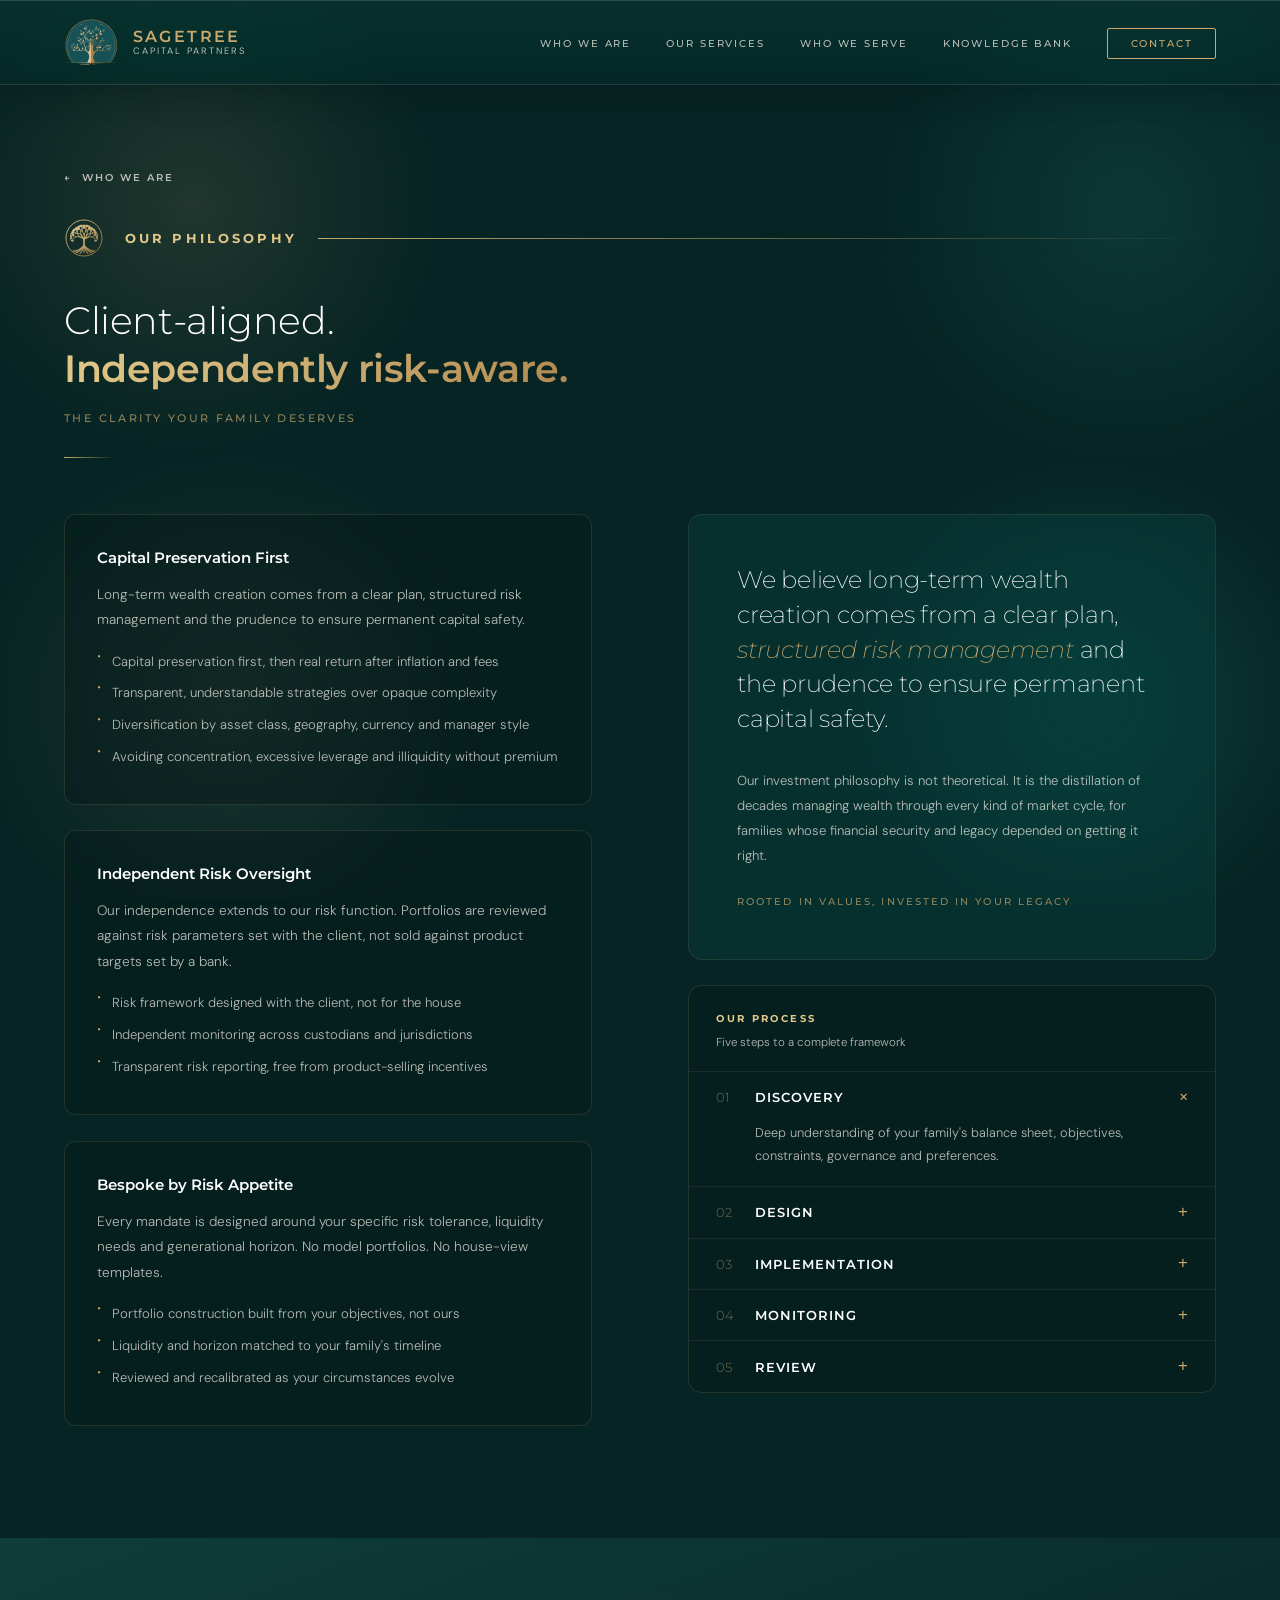
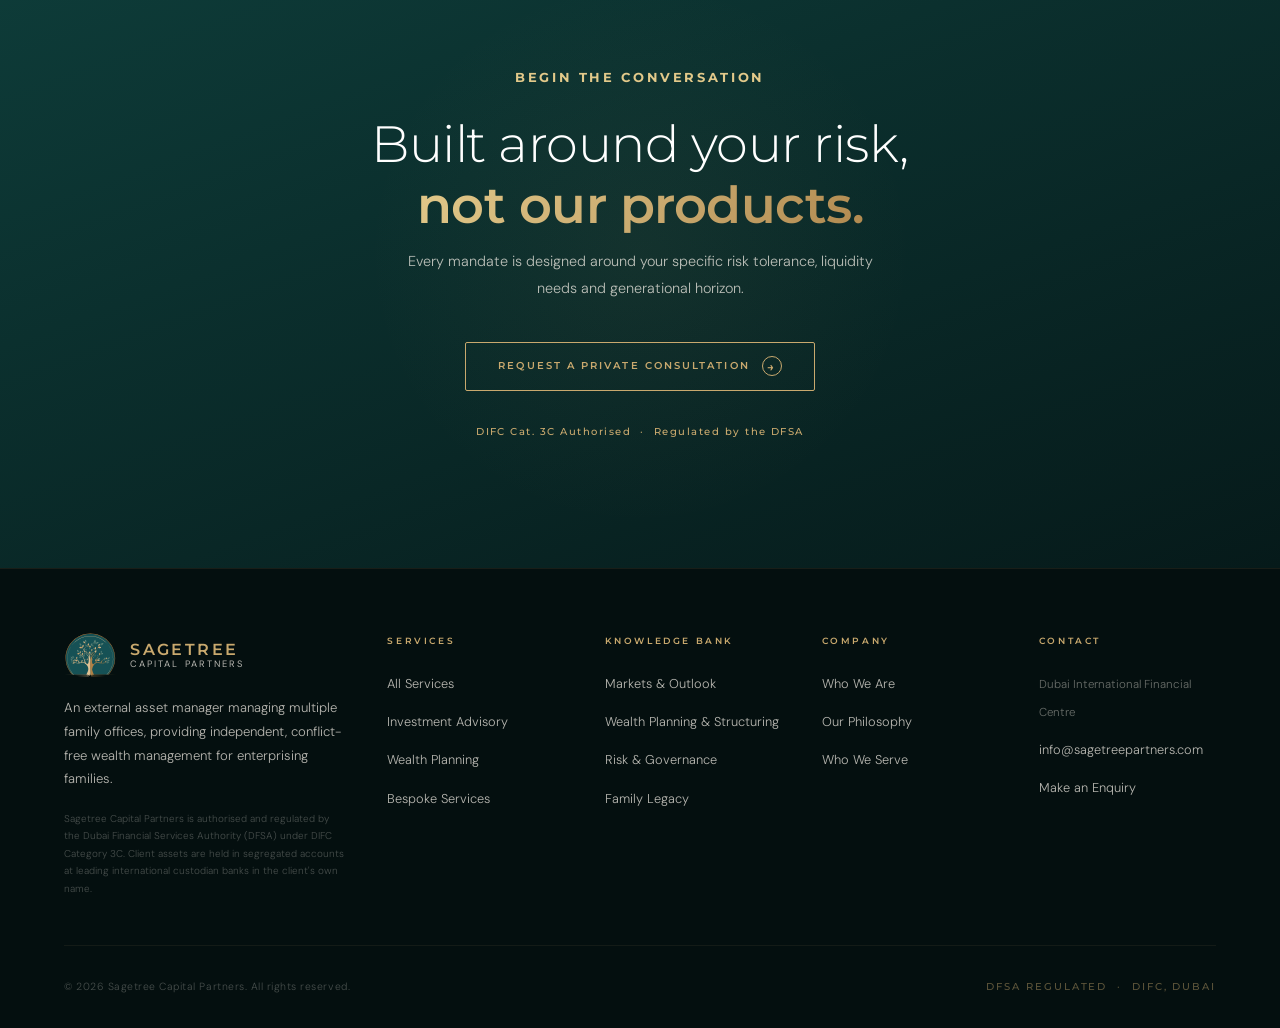
==== our-philosophy.html @ bf18c66f "Add files via upload" ====
<!DOCTYPE html>
<html lang="en">
<head>
  <meta charset="UTF-8" />
  <meta name="viewport" content="width=device-width, initial-scale=1.0" />
  <title>Our Philosophy | Sagetree Capital Partners</title>
  <link rel="icon" type="image/svg+xml" href="favicon.svg" />
  <link rel="icon" type="image/png" sizes="32x32" href="favicon-32.png" />
  <link rel="icon" href="favicon.ico" sizes="any" />
  <link rel="apple-touch-icon" href="apple-touch-icon.png" />
  <meta name="description" content="Capital preservation first, independent risk oversight, and mandates built bespoke by risk appetite, plus our five-step investment process." />
  <meta property="og:type" content="website" />
  <meta property="og:site_name" content="Sagetree Capital Partners" />
  <meta property="og:title" content="Our Philosophy | Sagetree Capital Partners" />
  <meta property="og:description" content="Capital preservation first, independent risk oversight, and mandates built bespoke by risk appetite, plus our five-step investment process." />
  <meta property="og:url" content="https://www.sagetreepartners.com/our-philosophy.html" />
  <meta property="og:image" content="https://www.sagetreepartners.com/og-image.png" />
  <meta property="og:image:width" content="1200" />
  <meta property="og:image:height" content="630" />
  <meta property="og:image:alt" content="Sagetree Capital Partners" />
  <meta name="twitter:card" content="summary_large_image" />
  <meta name="twitter:title" content="Our Philosophy | Sagetree Capital Partners" />
  <meta name="twitter:description" content="Capital preservation first, independent risk oversight, and mandates built bespoke by risk appetite, plus our five-step investment process." />
  <meta name="twitter:image" content="https://www.sagetreepartners.com/og-image.png" />
  <link rel="canonical" href="https://www.sagetreepartners.com/our-philosophy.html" />
  <link rel="preconnect" href="https://fonts.googleapis.com" />
  <link rel="preconnect" href="https://fonts.gstatic.com" crossorigin />
  <link href="https://fonts.googleapis.com/css2?family=Montserrat:wght@200;300;400;500;600;700&family=DM+Sans:ital,wght@0,300;0,400;0,500;1,300&display=swap" rel="stylesheet" />
  <style>
    *, *::before, *::after { box-sizing: border-box; margin: 0; padding: 0; }
    :root {
      --teal-deep:  #082828; --teal-mid: #0e3d3a; --teal-light: #1a5550;
      --gold: #c9a96e; --gold-light: #e2c98a; --gold-glow: rgba(201,169,110,0.25);
      --cream: #f5f0e8; --white: #ffffff; --muted: rgba(245,240,232,0.74);
      --heading: 'Montserrat', sans-serif; --body: 'DM Sans', sans-serif;
      --hdr: 90px;
    }
    html { scroll-behavior: smooth; background: #05201e; }
    /* ── AMBIENT BACKGROUND GLOW ──────────────────── */
    .bg { position: fixed; inset: 0; z-index: -1; pointer-events: none; overflow: hidden; }
    .bg .orb { position: absolute; will-change: transform; }
    .bg .orb i { display: block; width: 100%; height: 100%; border-radius: 50%; will-change: transform, opacity; }
    .orb.a { width: 46vw; height: 46vw; top: -10vh; left: -8vw; }
    .orb.a i { background: radial-gradient(circle at center, rgba(201,169,110,0.30) 0%, rgba(201,169,110,0.13) 34%, transparent 62%); animation: breatheA 11s ease-in-out infinite; }
    .orb.b { width: 44vw; height: 44vw; top: -8vh; right: -10vw; }
    .orb.b i { background: radial-gradient(circle at center, rgba(26,90,84,0.72) 0%, rgba(26,90,84,0.32) 38%, transparent 64%); animation: breatheB 14s ease-in-out infinite; }
    .orb.c { width: 48vw; height: 48vw; bottom: -12vh; left: -6vw; }
    .orb.c i { background: radial-gradient(circle at center, rgba(226,201,138,0.22) 0%, rgba(226,201,138,0.09) 34%, transparent 60%); animation: breatheC 12.5s ease-in-out infinite; }
    .orb.d { width: 42vw; height: 42vw; bottom: -8vh; right: -6vw; }
    .orb.d i { background: radial-gradient(circle at center, rgba(32,100,92,0.78) 0%, rgba(32,100,92,0.34) 40%, transparent 64%); animation: breatheD 15.5s ease-in-out infinite; }
    @keyframes breatheA { 0%,100% { transform: translate(0,0) scale(0.9); opacity: .45 } 50% { transform: translate(3vw,2vh) scale(1.22); opacity: .95 } }
    @keyframes breatheB { 0%,100% { transform: translate(0,0) scale(1.16); opacity: .92 } 50% { transform: translate(-2vw,-2vh) scale(0.84); opacity: .5 } }
    @keyframes breatheC { 0%,100% { transform: translate(0,0) scale(0.88); opacity: .5 } 50% { transform: translate(2vw,-3vh) scale(1.18); opacity: .92 } }
    @keyframes breatheD { 0%,100% { transform: translate(0,0) scale(1.12); opacity: .55 } 50% { transform: translate(-3vw,2vh) scale(0.88); opacity: .95 } }
    @media (prefers-reduced-motion: reduce) { .bg .orb i { animation: none; } }
    body { background: transparent; color: var(--cream); font-family: var(--body); font-weight: 300; line-height: 1.75; overflow-x: hidden; }
    ::-webkit-scrollbar { width: 4px; } ::-webkit-scrollbar-track { background: var(--teal-deep); } ::-webkit-scrollbar-thumb { background: var(--gold); border-radius: 2px; }

    /* ── NAV ───────────────────────────────────────── */
    nav { position: fixed; top: 0; left: 0; right: 0; z-index: 999; display: flex; align-items: center; justify-content: space-between; padding: 1.2rem 4rem; background: linear-gradient(180deg, rgba(14,54,52,0.55) 0%, rgba(8,40,40,0.42) 100%); backdrop-filter: blur(22px) saturate(180%); -webkit-backdrop-filter: blur(22px) saturate(180%); border-bottom: 1px solid rgba(255,255,255,0.09); box-shadow: 0 8px 30px rgba(3,18,18,0.28), inset 0 1px 0 rgba(255,255,255,0.14); transition: padding 0.4s ease, background 0.4s ease, box-shadow 0.4s ease, backdrop-filter 0.4s ease; }
    nav.scrolled { padding: 0.8rem 4rem; background: linear-gradient(180deg, rgba(12,48,46,0.68) 0%, rgba(7,34,34,0.58) 100%); backdrop-filter: blur(30px) saturate(190%); -webkit-backdrop-filter: blur(30px) saturate(190%); box-shadow: 0 10px 38px rgba(3,18,18,0.40), inset 0 1px 0 rgba(255,255,255,0.16); }
    .nav-logo { display: flex; align-items: center; gap: 0.85rem; text-decoration: none; }
    .nav-logo img { height: 46px; width: auto; object-fit: contain; }
    .nav-logo-text { display: flex; flex-direction: column; line-height: 1.15; }
    .nav-logo-text span:first-child { font-family: var(--heading); font-size: 1rem; font-weight: 600; letter-spacing: 0.15em; text-transform: uppercase; color: var(--gold); }
    .nav-logo-text span:last-child { font-size: 0.58rem; font-weight: 400; letter-spacing: 0.22em; text-transform: uppercase; color: var(--muted); }
    .nav-links { display: flex; align-items: center; gap: 2.2rem; list-style: none; }
    .nav-links a { text-decoration: none; font-family: var(--heading); font-size: 0.65rem; font-weight: 500; letter-spacing: 0.18em; text-transform: uppercase; color: var(--muted); transition: color 0.3s; position: relative; }
    .nav-links a::after { content: ''; position: absolute; bottom: -4px; left: 0; right: 0; height: 1px; background: var(--gold); transform: scaleX(0); transform-origin: left; transition: transform 0.3s ease; }
    .nav-links a:hover { color: var(--gold); } .nav-links a:hover::after { transform: scaleX(1); }
    .nav-cta { padding: 0.5rem 1.4rem !important; border: 1px solid var(--gold) !important; color: var(--gold) !important; border-radius: 2px; transition: background 0.3s, color 0.3s, box-shadow 0.3s !important; cursor: pointer; }
    .nav-cta:hover { background: var(--gold) !important; color: var(--teal-deep) !important; box-shadow: 0 0 18px var(--gold-glow) !important; }
    .nav-cta::after { display: none !important; }

    /* ── HERO (VIDEO) ──────────────────────────────── */
    .hero { min-height: 100vh; display: flex; flex-direction: column; justify-content: flex-end; padding: calc(var(--hdr) + 1.5rem) 4rem 5rem; position: relative; overflow: hidden; background: var(--teal-deep); }
    .hero-video-wrap { position: absolute; top: var(--hdr); left: 0; right: 0; bottom: 0; z-index: 0; }
    .hero-video-wrap video { width: 100%; height: 100%; object-fit: cover; object-position: center top; opacity: 0.75; }
    .hero-overlay { position: absolute; top: var(--hdr); left: 0; right: 0; bottom: 0; background: linear-gradient(to top, rgba(8,40,40,0.85) 0%, rgba(8,40,40,0.2) 50%, rgba(8,40,40,0.15) 100%); z-index: 1; }
    .hero-content { position: relative; z-index: 2; max-width: 760px; display: flex; flex-direction: column; flex: 1; justify-content: space-between; }
    .hero-label { font-family: var(--heading); font-size: 0.68rem; font-weight: 600; letter-spacing: 0.24em; text-transform: uppercase; color: var(--gold-light); margin-bottom: 0.5rem; display: flex; align-items: center; gap: 1rem; }
    .hero-risk-strip { font-family: var(--heading); font-size: 0.55rem; font-weight: 400; letter-spacing: 0.28em; text-transform: uppercase; color: rgba(245,240,232,0.55); margin-bottom: 0; padding-left: 52px; }
    .hero-label::before { content: ''; display: block; width: 36px; height: 1px; background: var(--gold); }
    .hero-title { font-family: var(--heading); font-size: clamp(2.2rem, 4.5vw, 4rem); font-weight: 300; line-height: 1.18; color: var(--white); margin-bottom: 1rem; letter-spacing: -0.01em; text-shadow: 0 2px 20px rgba(6,28,28,0.7); }
    .hero-title strong { font-weight: 600; color: var(--gold); }
    .hero-tagline { font-family: var(--heading); font-size: 0.75rem; font-weight: 400; letter-spacing: 0.2em; text-transform: uppercase; color: var(--gold); opacity: 0.9; margin-bottom: 2rem; text-shadow: 0 1px 8px rgba(6,28,28,0.8); }
    .hero-subtitle { font-size: 0.95rem; font-weight: 300; line-height: 1.85; color: var(--muted); max-width: 580px; margin-bottom: 1.6rem; }
    .hero-bullets { list-style: none; margin-bottom: 2.8rem; }
    .hero-bullets li { font-size: 0.82rem; font-weight: 300; color: var(--muted); padding: 0.35rem 0; display: flex; align-items: flex-start; gap: 0.75rem; }
    .hero-bullets li::before { content: '·'; color: var(--gold); flex-shrink: 0; margin-top: 0.05rem; font-size: 1.4rem; line-height: 0.5; }
    .hero-actions { display: flex; align-items: center; gap: 2rem; flex-wrap: wrap; }
    .hero-pillars { position: absolute; bottom: 2.5rem; right: 4rem; display: flex; gap: 3rem; z-index: 2; }
    .hero-pillar { font-family: var(--heading); font-size: 0.58rem; font-weight: 500; letter-spacing: 0.3em; text-transform: uppercase; color: var(--gold); opacity: 0.6; }

    /* ── BUTTONS ───────────────────────────────────── */
    .btn-primary { display: inline-flex; align-items: center; gap: 0.75rem; padding: 0.85rem 2rem; background: transparent; border: 1px solid var(--gold); color: var(--gold); text-decoration: none; font-family: var(--heading); font-size: 0.65rem; font-weight: 600; letter-spacing: 0.2em; text-transform: uppercase; border-radius: 2px; transition: all 0.35s ease; position: relative; overflow: hidden; cursor: pointer; }
    .btn-primary::before { content: ''; position: absolute; inset: 0; background: var(--gold); transform: translateX(-101%); transition: transform 0.35s ease; z-index: 0; }
    .btn-primary span, .btn-primary .arrow-icon { position: relative; z-index: 1; }
    .btn-primary:hover { color: var(--teal-deep); box-shadow: 0 0 24px var(--gold-glow); } .btn-primary:hover::before { transform: translateX(0); }
    .arrow-icon { width: 20px; height: 20px; border: 1px solid currentColor; border-radius: 50%; display: flex; align-items: center; justify-content: center; font-size: 0.75rem; transition: transform 0.3s; }
    .btn-primary:hover .arrow-icon { transform: rotate(45deg); }
    .btn-ghost { font-family: var(--heading); font-size: 0.65rem; font-weight: 500; letter-spacing: 0.18em; text-transform: uppercase; color: var(--muted); text-decoration: none; display: flex; align-items: center; gap: 0.5rem; transition: color 0.3s; background: none; border: none; cursor: pointer; }
    .btn-ghost:hover { color: var(--gold); }

    /* ── SECTION COMMONS ───────────────────────────── */
    section { padding: 7rem 4rem; }
    .section-label { font-family: var(--heading); font-size: 0.82rem; font-weight: 700; letter-spacing: 0.2em; text-transform: uppercase; color: var(--gold-light); margin-bottom: 1.4rem; display: flex; align-items: center; gap: 1rem; }
    .who-sub .section-label { font-size: 0.72rem; font-weight: 600; }
    .section-label::before { content: ''; display: inline-block; width: 34px; height: 1px; background: var(--gold-light); }
    .chapter-bar { display: flex; align-items: center; gap: 1.3rem; margin-bottom: 2.4rem; }
    .cb-num { font-family: var(--heading); font-size: 1.5rem; font-weight: 300; line-height: 1; background: linear-gradient(125deg, var(--gold-light) 0%, var(--gold) 55%, #b0894f 100%); -webkit-background-clip: text; background-clip: text; -webkit-text-fill-color: transparent; color: transparent; }
    .cb-name { font-family: var(--heading); font-size: 0.82rem; font-weight: 700; letter-spacing: 0.24em; text-transform: uppercase; color: var(--gold-light); white-space: nowrap; }
    .cb-rule { flex: 1; height: 1px; background: linear-gradient(90deg, var(--gold), transparent); }
    .cb-tree { display: inline-flex; align-items: center; }
    .cb-tree svg { width: 40px; height: 40px; display: block; }
    .section-title { font-family: var(--heading); font-size: clamp(1.8rem, 3vw, 2.6rem); font-weight: 300; line-height: 1.25; color: var(--white); margin-bottom: 1rem; letter-spacing: -0.01em; }
    .section-title strong { font-weight: 600; background: linear-gradient(125deg, var(--gold-light) 0%, var(--gold) 55%, #b0894f 100%); -webkit-background-clip: text; background-clip: text; -webkit-text-fill-color: transparent; color: transparent; }
    .who-sub .section-title strong { background: none; -webkit-text-fill-color: var(--white); color: var(--white); }
    .section-tagline { font-family: var(--heading); font-size: 0.68rem; font-weight: 500; letter-spacing: 0.22em; text-transform: uppercase; color: var(--gold); opacity: 0.7; margin-bottom: 1rem; }
    .section-desc { font-size: 0.9rem; font-weight: 300; color: var(--muted); line-height: 1.9; max-width: 600px; }
    .gold-line { width: 50px; height: 1px; background: linear-gradient(90deg, var(--gold), transparent); margin: 1.8rem 0; }

    /* ── STATS ─────────────────────────────────────── */
    .stats-section { background: rgba(14,61,58,0.5); padding: 5rem 4rem; border-top: 1px solid rgba(201,169,110,0.16); border-bottom: 1px solid rgba(201,169,110,0.1); }
    .stats-grid { display: grid; grid-template-columns: repeat(4,1fr); gap: 1.5rem; perspective: 1200px; }
    .stat-card { position: relative; background: rgba(6,26,26,0.55); backdrop-filter: blur(18px) saturate(150%); -webkit-backdrop-filter: blur(18px) saturate(150%); border: 1px solid rgba(201,169,110,0.18); border-radius: 16px; padding: 2.4rem 1.8rem; min-height: 190px; display: flex; align-items: flex-start; overflow: hidden; transform-style: preserve-3d; transition: transform 0.2s ease, box-shadow 0.4s ease, border-color 0.4s ease; will-change: transform; box-shadow: inset 0 1px 0 rgba(255,255,255,0.04); }
    .stat-card::before { content: ''; position: absolute; inset: 0; background: radial-gradient(340px circle at var(--mx,50%) var(--my,0%), rgba(201,169,110,0.18), transparent 60%); opacity: 0; transition: opacity 0.4s; pointer-events: none; }
    .stat-card:hover { border-color: rgba(201,169,110,0.5); box-shadow: 0 26px 55px -22px rgba(0,0,0,0.7), 0 0 34px rgba(201,169,110,0.10); }
    .stat-card:hover::before { opacity: 1; }
    .stat-card-inner { transform: translateZ(26px); display: flex; flex-direction: column; position: relative; z-index: 1; }
    .stat-number { font-family: var(--heading); font-size: clamp(2rem, 3.3vw, 3rem); font-weight: 300; line-height: 1; display: block; margin-bottom: 0.9rem; letter-spacing: -0.02em; background: linear-gradient(125deg, var(--gold-light) 0%, var(--gold) 55%, #b0894f 100%); -webkit-background-clip: text; background-clip: text; -webkit-text-fill-color: transparent; color: transparent; }
    .stat-number--sm { font-size: clamp(1.25rem, 1.9vw, 1.65rem); line-height: 1.18; }
    .stat-label { font-family: var(--heading); font-size: 0.62rem; font-weight: 500; letter-spacing: 0.18em; text-transform: uppercase; color: var(--muted); line-height: 1.6; }

    /* ── WHO WE ARE ────────────────────────────────── */
    .who-section { background: rgba(8,40,40,0.55); }
    #serve { scroll-margin-top: 110px; }
    .who-sub { margin-top: 5rem; padding-top: 5rem; border-top: 1px solid rgba(201,169,110,0.10); scroll-margin-top: 100px; }
    .serve-section { background: rgba(8,40,40,0.55); }
    .serve-grid { display: grid; grid-template-columns: 1fr 1fr; gap: 0 4rem; margin-top: 2.5rem; }
    .who-grid { display: grid; grid-template-columns: 1fr 1fr; gap: 6rem; align-items: start; }
    .who-left { }
    .who-body { font-size: 0.9rem; font-weight: 300; color: var(--muted); line-height: 1.95; }
    .who-body p + p { margin-top: 1.2rem; }
    .who-highlight { background: var(--teal-mid); border-left: 2px solid var(--gold); padding: 1.5rem 2rem; margin: 2rem 0; font-size: 0.88rem; font-weight: 400; color: var(--cream); line-height: 1.8; font-style: italic; }
    .who-right { }
    .clients-title { font-family: var(--heading); font-size: 0.6rem; font-weight: 600; letter-spacing: 0.3em; text-transform: uppercase; color: var(--gold); margin-bottom: 1.5rem; }
    .client-type { padding: 1.4rem 0; border-bottom: 1px solid rgba(201,169,110,0.1); display: flex; align-items: flex-start; gap: 1rem; }
    .client-type:last-child { border-bottom: none; }
    .client-type-icon { color: var(--gold); font-size: 0.7rem; margin-top: 0.2rem; flex-shrink: 0; }
    .client-type-text { font-size: 0.85rem; font-weight: 300; color: var(--muted); line-height: 1.7; }
    .client-type-text strong { font-weight: 500; color: var(--cream); display: block; margin-bottom: 0.2rem; font-size: 0.88rem; }
    .who-intro-grid { display: grid; grid-template-columns: 1.25fr 0.9fr; gap: 5rem; align-items: center; }
    .who-pull { position: relative; padding-left: 2rem; }
    .who-pull::before { content: '\201C'; position: absolute; top: -3rem; left: -1rem; font-family: var(--heading); font-size: 8rem; line-height: 1; color: var(--gold); opacity: 0.22; pointer-events: none; }
    .who-pull blockquote { margin: 0; }
    .who-pull blockquote p { font-family: var(--heading); font-weight: 300; font-size: 1.5rem; line-height: 1.62; color: var(--cream); }
    .who-pull-rule { width: 56px; height: 2px; background: linear-gradient(90deg, var(--gold), transparent); margin-top: 1.8rem; }

    /* ── SERVICES ──────────────────────────────────── */
    .services-section { background: rgba(14,61,58,0.5); }
    .services-header { display: grid; grid-template-columns: 1fr 1fr; gap: 4rem; align-items: end; margin-bottom: 4rem; }
    .services-grid { display: grid; grid-template-columns: repeat(3, 1fr); gap: 1px; background: rgba(201,169,110,0.08); }
    .service-card { background: rgba(8,40,40,0.95); padding: 2.5rem; position: relative; overflow: hidden; transition: background 0.4s; cursor: default; }
    .service-card::before { content: ''; position: absolute; top: 0; left: 0; right: 0; height: 2px; background: var(--gold); transform: scaleX(0); transform-origin: left; transition: transform 0.5s ease; }
    .service-card:hover { background: rgba(14,61,58,0.95); } .service-card:hover::before { transform: scaleX(1); }
    .service-card.wide { grid-column: span 2; }
    .service-num { font-family: var(--heading); font-size: 0.62rem; font-weight: 600; letter-spacing: 0.2em; color: var(--gold); opacity: 0.45; margin-bottom: 1.2rem; }
    .service-title { font-family: var(--heading); font-size: 1.05rem; font-weight: 500; color: var(--white); margin-bottom: 0.9rem; line-height: 1.35; }
    .service-desc { font-size: 0.82rem; font-weight: 300; color: var(--muted); line-height: 1.85; margin-bottom: 1.5rem; }
    .service-bullets { list-style: none; }
    .service-bullets li { font-size: 0.78rem; font-weight: 300; color: var(--muted); padding: 0.3rem 0; display: flex; gap: 0.7rem; align-items: flex-start; line-height: 1.6; }
    .service-bullets li::before { content: '·'; color: var(--gold); flex-shrink: 0; font-size: 1.1rem; line-height: 1.2; }

    /* ── PHILOSOPHY ────────────────────────────────── */
    .philosophy-section { background: var(--teal-deep); }
    .philosophy-grid { display: grid; grid-template-columns: 1fr 1fr; gap: 6rem; align-items: start; margin-top: 3.5rem; }
    .philosophy-block { background: rgba(6,26,26,0.42); border: 1px solid rgba(201,169,110,0.16); border-radius: 12px; padding: 1.9rem 2rem; position: relative; overflow: hidden; transition: border-color 0.35s, box-shadow 0.35s; will-change: transform; }
    .philosophy-block:hover { border-color: rgba(201,169,110,0.42); box-shadow: 0 18px 38px -20px rgba(0,0,0,0.65); }
    .philosophy-block + .philosophy-block { margin-top: 1.6rem; }
    .philosophy-block::before, .philosophy-right::before { content: ''; position: absolute; inset: 0; z-index: 0; background: radial-gradient(300px circle at var(--mx,50%) var(--my,0%), rgba(201,169,110,0.16), transparent 60%); opacity: 0; transition: opacity 0.4s; pointer-events: none; }
    .philosophy-block:hover::before, .philosophy-right:hover::before { opacity: 1; }
    .philosophy-block > *, .philosophy-right > * { position: relative; z-index: 1; }
    .phil-title { font-family: var(--heading); font-size: 0.95rem; font-weight: 600; color: var(--white); margin-bottom: 0.6rem; }
    .phil-desc { font-size: 0.85rem; font-weight: 300; color: var(--muted); line-height: 1.9; }
    .phil-points { list-style: none; margin-top: 0.8rem; }
    .phil-points li { font-size: 0.82rem; font-weight: 300; color: var(--muted); padding: 0.28rem 0; display: flex; gap: 0.7rem; }
    .phil-points li::before { content: '·'; color: var(--gold); flex-shrink: 0; font-size: 1.4rem; line-height: 0.5; }
    .philosophy-right { background: rgba(14,61,58,0.45); backdrop-filter: blur(16px) saturate(150%); -webkit-backdrop-filter: blur(16px) saturate(150%); padding: 3rem; border: 1px solid rgba(201,169,110,0.12); border-radius: 14px; position: relative; overflow: hidden; transition: border-color 0.35s, box-shadow 0.35s; will-change: transform; }
    .philosophy-right:hover { border-color: rgba(201,169,110,0.4); box-shadow: 0 26px 55px -22px rgba(0,0,0,0.7); }
    .phil-quote { font-family: var(--heading); font-size: 1.5rem; font-weight: 200; color: var(--white); line-height: 1.45; margin-bottom: 2rem; letter-spacing: -0.01em; }
    .phil-quote em { font-style: italic; color: var(--gold); }

    /* ── PROCESS ───────────────────────────────────── */
    .process-section { background: var(--teal-mid); border-top: 1px solid rgba(201,169,110,0.1); }
    .process-num { font-family: var(--heading); font-size: 2.5rem; font-weight: 200; color: var(--gold); opacity: 0.25; line-height: 1; margin-bottom: 1.2rem; display: block; }
    .process-title { font-family: var(--heading); font-size: 0.78rem; font-weight: 600; letter-spacing: 0.1em; text-transform: uppercase; color: var(--white); margin-bottom: 0.8rem; }
    .process-desc { font-size: 0.78rem; font-weight: 300; color: var(--muted); line-height: 1.75; }

    /* ── CUSTODY / REGULATORY ──────────────────────── */
    .custody-section { background: #061a1a; padding: 5rem 4rem; border-top: 1px solid rgba(201,169,110,0.1); }
    .custody-inner { display: grid; grid-template-columns: 1fr 1fr; gap: 5rem; align-items: center; }
    .custody-text { }
    .custody-badge { display: inline-flex; align-items: center; gap: 0.8rem; background: rgba(201,169,110,0.08); border: 1px solid rgba(201,169,110,0.2); padding: 0.7rem 1.2rem; margin-bottom: 2rem; }
    .custody-badge-dot { width: 6px; height: 6px; border-radius: 50%; background: var(--gold); }
    .custody-badge-text { font-family: var(--heading); font-size: 0.6rem; font-weight: 600; letter-spacing: 0.25em; text-transform: uppercase; color: var(--gold); }
    .custody-body { font-size: 0.88rem; font-weight: 300; color: var(--muted); line-height: 1.9; }
    .custody-body p + p { margin-top: 1rem; }
    .custody-right { }
    .fit-card { padding: 2rem; border: 1px solid rgba(201,169,110,0.15); margin-bottom: 1rem; }
    .fit-card-title { font-family: var(--heading); font-size: 0.65rem; font-weight: 600; letter-spacing: 0.2em; text-transform: uppercase; color: var(--gold); margin-bottom: 0.8rem; }
    .fit-card-body { font-size: 0.84rem; font-weight: 300; color: var(--muted); line-height: 1.8; }

    /* ── CTA ───────────────────────────────────────── */
    .cta-section { background: linear-gradient(160deg, var(--teal-mid) 0%, #061a1a 100%); text-align: center; padding: 8rem 4rem; position: relative; overflow: hidden; }
    .cta-section::before { content: ''; position: absolute; top: 50%; left: 50%; transform: translate(-50%,-50%); width: 600px; height: 600px; background: radial-gradient(circle, rgba(201,169,110,0.05) 0%, transparent 65%); pointer-events: none; }
    .cta-label { font-family: var(--heading); font-size: 0.82rem; font-weight: 700; letter-spacing: 0.2em; text-transform: uppercase; color: var(--gold-light); margin-bottom: 1.5rem; position: relative; z-index: 1; }
    .cta-title { font-family: var(--heading); font-size: clamp(2rem, 4vw, 3.2rem); font-weight: 300; color: var(--white); line-height: 1.2; margin-bottom: 0.8rem; letter-spacing: -0.01em; position: relative; z-index: 1; }
    .cta-title strong { font-weight: 600; background: linear-gradient(125deg, var(--gold-light) 0%, var(--gold) 55%, #b0894f 100%); -webkit-background-clip: text; background-clip: text; -webkit-text-fill-color: transparent; color: transparent; }
    .cta-tagline { font-family: var(--heading); font-size: 0.72rem; font-weight: 400; letter-spacing: 0.22em; text-transform: uppercase; color: var(--gold); opacity: 0.65; margin-bottom: 1.5rem; position: relative; z-index: 1; }
    .cta-sub { font-size: 0.9rem; font-weight: 300; color: var(--muted); max-width: 500px; margin: 0 auto 2.5rem; line-height: 1.85; position: relative; z-index: 1; }
    .cta-minimum { font-family: var(--heading); font-size: 0.62rem; font-weight: 500; letter-spacing: 0.15em; color: var(--gold); opacity: 0.5; margin-top: 2rem; position: relative; z-index: 1; }
    .cta-buttons { display: flex; gap: 1.5rem; justify-content: center; flex-wrap: wrap; position: relative; z-index: 1; }

    /* ── FOOTER ────────────────────────────────────── */
    footer { background: #040f0f; border-top: 1px solid rgba(201,169,110,0.1); padding: 4rem 4rem 2rem; }
    .footer-grid { display: grid; grid-template-columns: 1.6fr 1fr 1fr 1fr 1fr; gap: 2.5rem; margin-bottom: 3rem; }
    .footer-tagline { font-size: 0.82rem; font-weight: 300; color: var(--muted); line-height: 1.8; margin-bottom: 1.2rem; }
    .footer-regulatory { font-size: 0.62rem; font-weight: 300; color: rgba(245,240,232,0.28); line-height: 1.75; }
    .footer-col-title { font-family: var(--heading); font-size: 0.58rem; font-weight: 600; letter-spacing: 0.28em; text-transform: uppercase; color: var(--gold); margin-bottom: 1.2rem; }
    .footer-links { list-style: none; } .footer-links li { margin-bottom: 0.65rem; }
    .footer-links a { font-size: 0.8rem; font-weight: 300; color: var(--muted); text-decoration: none; transition: color 0.3s; } .footer-links a:hover { color: var(--gold); }
    .footer-bottom { border-top: 1px solid rgba(201,169,110,0.08); padding-top: 2rem; display: flex; justify-content: space-between; align-items: center; }
    .footer-copy { font-size: 0.65rem; font-weight: 300; color: rgba(245,240,232,0.28); letter-spacing: 0.05em; }
    .footer-difc { font-family: var(--heading); font-size: 0.6rem; font-weight: 500; letter-spacing: 0.2em; text-transform: uppercase; color: var(--gold); opacity: 0.45; }

    /* ── MODAL ─────────────────────────────────────── */
    .modal-overlay { position: fixed; inset: 0; z-index: 2000; background: rgba(4,15,15,0.9); backdrop-filter: blur(12px); display: flex; align-items: center; justify-content: center; opacity: 0; pointer-events: none; transition: opacity 0.4s ease; }
    .modal-overlay.open { opacity: 1; pointer-events: all; }
    .modal { background: linear-gradient(145deg, #0e3d3a, #082828); border: 1px solid rgba(201,169,110,0.18); width: 90%; max-width: 820px; display: grid; grid-template-columns: 1fr 1.2fr; position: relative; transform: translateY(30px); transition: transform 0.4s ease; overflow: hidden; }
    .modal-overlay.open .modal { transform: translateY(0); }
    .modal-close { position: absolute; top: 1.2rem; right: 1.4rem; background: none; border: none; color: var(--muted); font-size: 1.4rem; cursor: pointer; transition: color 0.3s; z-index: 10; line-height: 1; }
    .modal-close:hover { color: var(--gold); }
    .modal-left { background: linear-gradient(160deg, var(--teal-light), var(--teal-mid)); padding: 3.5rem 2.5rem; display: flex; flex-direction: column; justify-content: space-between; position: relative; overflow: hidden; }
    .modal-left::before { content: ''; position: absolute; bottom: -60px; left: -60px; width: 220px; height: 220px; border: 1px solid rgba(201,169,110,0.15); border-radius: 50%; }
    .modal-left::after { content: ''; position: absolute; bottom: -30px; left: -30px; width: 160px; height: 160px; border: 1px solid rgba(201,169,110,0.1); border-radius: 50%; }
    .modal-left-title { font-family: var(--heading); font-size: 2rem; font-weight: 300; color: var(--white); line-height: 1.25; margin-bottom: 1rem; }
    .modal-left-sub { font-size: 0.82rem; font-weight: 300; color: var(--muted); line-height: 1.8; }
    .modal-pillars { display: flex; flex-direction: column; gap: 0.5rem; margin-top: 2.5rem; }
    .modal-pillar { font-family: var(--heading); font-size: 0.58rem; font-weight: 500; letter-spacing: 0.25em; text-transform: uppercase; color: var(--gold); opacity: 0.7; }
    .modal-right { padding: 3.5rem 2.5rem; }
    .modal-right-title { font-family: var(--heading); font-size: 0.62rem; font-weight: 600; letter-spacing: 0.28em; text-transform: uppercase; color: var(--gold); margin-bottom: 2rem; }
    .form-group { margin-bottom: 1.4rem; }
    .form-group input, .form-group textarea { width: 100%; background: transparent; border: none; border-bottom: 1px solid rgba(201,169,110,0.22); padding: 0.7rem 0; color: var(--cream); font-family: var(--body); font-size: 0.85rem; font-weight: 300; outline: none; transition: border-color 0.3s; }
    .form-group input::placeholder, .form-group textarea::placeholder { color: rgba(245,240,232,0.28); font-size: 0.82rem; }
    .form-group input:focus, .form-group textarea:focus { border-bottom-color: var(--gold); }
    .form-group textarea { resize: vertical; height: 160px; }
    .char-count { font-family: var(--heading); font-size: 0.58rem; color: rgba(245,240,232,0.4); text-align: right; margin-top: 0.45rem; letter-spacing: 0.05em; }
    .char-count.near { color: var(--gold); }
    .input-error { border-bottom-color: rgba(255,100,100,0.6) !important; }
    .form-submit { width: 100%; padding: 0.9rem; background: var(--gold); color: var(--teal-deep); border: none; cursor: pointer; font-family: var(--heading); font-size: 0.65rem; font-weight: 700; letter-spacing: 0.2em; text-transform: uppercase; display: flex; align-items: center; justify-content: center; gap: 0.7rem; transition: background 0.3s, box-shadow 0.3s; margin-top: 0.5rem; }
    .form-submit:hover { background: var(--gold-light); box-shadow: 0 0 22px var(--gold-glow); }
    .form-note { font-size: 0.58rem; color: rgba(245,240,232,0.28); margin-top: 0.9rem; line-height: 1.65; }
    .form-success { display: none; text-align: center; padding: 3rem 0; }
    .form-success.show { display: block; }
    .form-success-icon { font-size: 2.2rem; margin-bottom: 1rem; color: var(--gold); }
    .form-success-title { font-family: var(--heading); font-size: 1.4rem; font-weight: 300; color: var(--white); margin-bottom: 0.5rem; }
    .form-success-sub { font-size: 0.8rem; color: var(--muted); line-height: 1.7; }

    /* Mobile hero title - hidden on desktop */
    .hero-mobile-title { display: none; font-family: var(--heading); font-size: 2.2rem; font-weight: 300; line-height: 1.2; color: var(--white); margin-bottom: 0.8rem; letter-spacing: -0.01em; }
    .hero-mobile-title strong { font-weight: 600; color: var(--gold); }

    /* ── OUR MANDATE ──────────────────────────────── */
    .mandate-section { background: #061a1a; padding: 7rem 4rem; border-top: 1px solid rgba(201,169,110,0.1); }
    .mandate-inner { display: grid; grid-template-columns: 1fr 1.2fr; gap: 5rem; align-items: start; }
    .mandate-text { }
    .mandate-body { font-size: 0.88rem; font-weight: 300; color: var(--muted); line-height: 1.9; }
    .mandate-pillars { display: grid; grid-template-columns: 1fr 1fr; gap: 1rem; perspective: 1200px; }
    .mandate-pillar { padding: 2rem; border: 1px solid rgba(201,169,110,0.15); border-radius: 14px; background: rgba(14,61,58,0.3); backdrop-filter: blur(16px) saturate(150%); -webkit-backdrop-filter: blur(16px) saturate(150%); position: relative; overflow: hidden; will-change: transform; transform-style: preserve-3d; transition: transform 0.2s ease, border-color 0.4s, box-shadow 0.4s; }
    .mandate-pillar:hover { border-color: rgba(201,169,110,0.5); box-shadow: 0 24px 50px -22px rgba(0,0,0,0.65); }
    .mandate-pillar::before { content: ''; position: absolute; inset: 0; z-index: 0; background: radial-gradient(320px circle at var(--mx,50%) var(--my,0%), rgba(201,169,110,0.16), transparent 60%); opacity: 0; transition: opacity 0.4s; pointer-events: none; }
    .mandate-pillar:hover::before { opacity: 1; }
    .mandate-pillar > * { position: relative; z-index: 1; }
    .mandate-num { font-family: var(--heading); font-size: 0.62rem; font-weight: 600; letter-spacing: 0.2em; color: var(--gold); opacity: 0.45; margin-bottom: 0.9rem; }
    .mandate-title { font-family: var(--heading); font-size: 0.98rem; font-weight: 500; color: var(--white); margin-bottom: 0.7rem; line-height: 1.35; }
    .mandate-desc { font-size: 0.8rem; font-weight: 300; color: var(--muted); line-height: 1.75; }

    /* ── KNOWLEDGE BANK ───────────────────────────── */
    .knowledge-section { background: rgba(14,61,58,0.5); padding: 7rem 4rem; }
    .knowledge-header { display: grid; grid-template-columns: 1fr 1fr; gap: 4rem; align-items: end; margin-bottom: 4rem; }
    .knowledge-featured { display: grid; grid-template-columns: repeat(3,1fr); gap: 1.5rem; margin-bottom: 4rem; }
    .knowledge-card { padding: 2rem; background: rgba(8,40,40,0.45); backdrop-filter: blur(16px) saturate(150%); -webkit-backdrop-filter: blur(16px) saturate(150%); border: 1px solid rgba(201,169,110,0.15); transition: border-color 0.3s, box-shadow 0.4s, background 0.3s; cursor: pointer; position: relative; overflow: hidden; will-change: transform; }
    .knowledge-card:hover { border-color: rgba(201,169,110,0.4); background: rgba(8,40,40,0.75); box-shadow: 0 22px 48px -22px rgba(0,0,0,0.65); }
    .knowledge-card::before { content: ''; position: absolute; inset: 0; z-index: 0; background: radial-gradient(320px circle at var(--mx,50%) var(--my,0%), rgba(201,169,110,0.18), transparent 60%); opacity: 0; transition: opacity 0.4s; pointer-events: none; }
    .knowledge-card:hover::before { opacity: 1; }
    .knowledge-card > * { position: relative; z-index: 1; }
    .knowledge-tag { font-family: var(--heading); font-size: 0.55rem; font-weight: 600; letter-spacing: 0.25em; text-transform: uppercase; color: var(--gold); opacity: 0.75; margin-bottom: 1rem; }
    .knowledge-title { font-family: var(--heading); font-size: 1.15rem; font-weight: 500; color: var(--white); line-height: 1.3; margin-bottom: 0.8rem; }
    .knowledge-excerpt { font-size: 0.82rem; font-weight: 300; color: var(--muted); line-height: 1.8; margin-bottom: 1.5rem; }
    .knowledge-cta { font-family: var(--heading); font-size: 0.6rem; font-weight: 500; letter-spacing: 0.2em; text-transform: uppercase; color: var(--gold); opacity: 0.65; }
    .knowledge-pillars { padding: 2rem 0; border-top: 1px solid rgba(201,169,110,0.12); border-bottom: 1px solid rgba(201,169,110,0.12); margin-bottom: 3rem; }
    .knowledge-pillars-label { font-family: var(--heading); font-size: 0.58rem; font-weight: 600; letter-spacing: 0.3em; text-transform: uppercase; color: var(--gold); margin-bottom: 1.2rem; opacity: 0.7; }
    .knowledge-pillars-grid { display: grid; grid-template-columns: repeat(4,1fr); gap: 1.5rem; }
    .knowledge-pillar { font-family: var(--heading); font-size: 0.75rem; font-weight: 400; letter-spacing: 0.1em; color: var(--cream); padding: 0.5rem 0; }
    .knowledge-subscribe { display: flex; align-items: center; justify-content: space-between; gap: 2rem; padding: 2rem 0 0; flex-wrap: wrap; }
    .knowledge-subscribe-text { flex: 1; min-width: 260px; }
    .knowledge-subscribe-title { font-family: var(--heading); font-size: 1.05rem; font-weight: 400; color: var(--white); margin-bottom: 0.5rem; }
    .knowledge-subscribe-desc { font-size: 0.82rem; font-weight: 300; color: var(--muted); line-height: 1.75; max-width: 480px; }

    .policy-grid { display: grid; grid-template-columns: repeat(3,1fr); gap: 1px; background: rgba(201,169,110,0.08); margin-top: 4rem; }
    .policy-card { background: var(--teal-deep); padding: 2.5rem; position: relative; transition: background 0.4s; }
    .policy-card::before { content: ''; position: absolute; top: 0; left: 0; right: 0; height: 2px; background: var(--gold); transform: scaleX(0); transform-origin: left; transition: transform 0.4s ease; }
    .policy-card:hover { background: rgba(14,61,58,0.75); }
    .policy-card:hover::before { transform: scaleX(1); }
    .policy-title { font-family: var(--heading); font-size: 0.98rem; font-weight: 500; color: var(--white); margin-bottom: 0.9rem; line-height: 1.35; }
    .policy-desc { font-size: 0.8rem; font-weight: 300; color: var(--muted); line-height: 1.8; margin-bottom: 1.5rem; }
    .policy-cta { font-family: var(--heading); font-size: 0.6rem; font-weight: 500; letter-spacing: 0.22em; text-transform: uppercase; color: var(--gold); text-decoration: none; opacity: 0.75; transition: opacity 0.3s, gap 0.3s; display: inline-flex; align-items: center; gap: 0.5rem; }
    .policy-cta:hover { opacity: 1; gap: 0.8rem; }

    /* ── SERVICES ACCORDION ──────────────────────── */
    .services-accordion { margin-top: 3.5rem; }
    .svc-group { margin-top: 3.5rem; }
    .svc-group:first-child { margin-top: 0; }
    .svc-group-label { font-family: var(--heading); font-size: 0.7rem; font-weight: 600; letter-spacing: 0.28em; text-transform: uppercase; color: var(--gold-light); margin-bottom: 1.2rem; display: flex; align-items: center; gap: 0.9rem; }
    .svc-group-label::before { content: ''; width: 28px; height: 1px; background: var(--gold-light); display: inline-block; }
    .acc-item { border-top: 1px solid rgba(201,169,110,0.14); }
    .acc-item:last-child { border-bottom: 1px solid rgba(201,169,110,0.14); }
    .acc-head { width: 100%; background: none; border: none; cursor: pointer; display: flex; align-items: center; justify-content: space-between; gap: 1rem; padding: 1.5rem 0; text-align: left; }
    .acc-title { font-family: var(--heading); font-size: 1.02rem; font-weight: 500; color: var(--white); transition: color 0.3s; }
    .acc-head:hover .acc-title { color: var(--gold-light); }
    .acc-icon { color: var(--gold); font-size: 1.05rem; line-height: 1; transition: transform 0.35s; flex-shrink: 0; }
    .acc-item.open .acc-icon { transform: rotate(180deg); }
    .acc-body { max-height: 0; overflow: hidden; transition: max-height 0.45s ease; }
    .acc-item.open .acc-body { max-height: 800px; }
    .acc-body-inner { padding: 0 0 1.7rem; max-width: 760px; }

    /* ── SERVICES GROUP CARDS ────────────────────── */
    .svc-groups { display: grid; grid-template-columns: repeat(3,1fr); gap: 1.5rem; margin-top: 3.5rem; perspective: 1200px; }
    .svc-card { display: block; text-decoration: none; position: relative; overflow: hidden; background: rgba(6,26,26,0.4); backdrop-filter: blur(16px) saturate(150%); -webkit-backdrop-filter: blur(16px) saturate(150%); border: 1px solid rgba(201,169,110,0.18); border-radius: 16px; padding: 2.4rem 2rem; transition: transform 0.2s ease, box-shadow 0.4s, border-color 0.4s; will-change: transform; transform-style: preserve-3d; }
    .svc-card::before { content: ''; position: absolute; inset: 0; z-index: 0; background: radial-gradient(340px circle at var(--mx,50%) var(--my,0%), rgba(201,169,110,0.18), transparent 60%); opacity: 0; transition: opacity 0.4s; pointer-events: none; }
    .svc-card:hover { border-color: rgba(201,169,110,0.5); box-shadow: 0 26px 55px -22px rgba(0,0,0,0.7); }
    .svc-card:hover::before { opacity: 1; }
    .svc-card-inner { position: relative; z-index: 1; transform: translateZ(20px); }
    .svc-card-tag { font-family: var(--heading); font-size: 0.6rem; font-weight: 600; letter-spacing: 0.24em; text-transform: uppercase; color: var(--gold-light); margin-bottom: 1rem; }
    .svc-card-title { font-family: var(--heading); font-size: 1.25rem; font-weight: 500; color: var(--white); margin-bottom: 0.9rem; line-height: 1.3; }
    .svc-card-desc { font-size: 0.82rem; font-weight: 300; color: var(--muted); line-height: 1.8; margin-bottom: 1.4rem; }
    .svc-card-list { list-style: none; margin-bottom: 1.6rem; }
    .svc-card-list li { font-size: 0.78rem; font-weight: 300; color: var(--cream); padding: 0.3rem 0; display: flex; gap: 0.6rem; align-items: flex-start; opacity: 0.82; }
    .svc-card-list li::before { content: '\00B7'; color: var(--gold); }
    .svc-card-cta { font-family: var(--heading); font-size: 0.62rem; font-weight: 600; letter-spacing: 0.2em; text-transform: uppercase; color: var(--gold); display: inline-flex; align-items: center; gap: 0.5rem; transition: gap 0.3s; }
    .svc-card:hover .svc-card-cta { gap: 0.85rem; }

    /* ── PROCESS CASCADE ─────────────────────────── */
    .process-cascade { display: flex; gap: 1rem; margin-top: 4rem; }
    .proc-panel { flex: 1; min-width: 0; position: relative; overflow: hidden; background: rgba(6,26,26,0.5); border: 1px solid rgba(201,169,110,0.15); border-radius: 14px; padding: 2.2rem 1.7rem; min-height: 300px; display: flex; flex-direction: column; transition: flex 0.55s cubic-bezier(.4,0,.2,1), border-color 0.4s, box-shadow 0.4s, background 0.4s; }
    .proc-panel::after { content: ''; position: absolute; top: 0; left: 0; right: 0; height: 2px; background: var(--gold); transform: scaleX(0); transform-origin: left; transition: transform 0.5s ease; }
    .process-cascade:hover .proc-panel { flex: 0.72; }
    .proc-panel:hover { flex: 2.7; border-color: rgba(201,169,110,0.45); background: rgba(14,61,58,0.5); box-shadow: 0 26px 55px -22px rgba(0,0,0,0.7); }
    .proc-panel:hover::after { transform: scaleX(1); }
    .proc-num2 { font-family: var(--heading); font-size: 2.6rem; font-weight: 200; color: var(--gold); opacity: 0.3; line-height: 1; margin-bottom: 1.3rem; transition: opacity 0.4s; }
    .proc-panel:hover .proc-num2 { opacity: 0.8; }
    .proc-title2 { font-family: var(--heading); font-size: 0.8rem; font-weight: 600; letter-spacing: 0.12em; text-transform: uppercase; color: var(--white); margin-bottom: 1.3rem; line-height: 1.4; }
    .proc-desc2 { font-size: 0.82rem; font-weight: 300; color: var(--muted); line-height: 1.8; opacity: 0; transform: translateY(8px); transition: opacity 0.45s 0.12s, transform 0.45s 0.12s; }
    .proc-panel:hover .proc-desc2 { opacity: 1; transform: none; }

    /* ── PROCESS ACCORDION (in philosophy column) ── */
    .philosophy-right-col { display: flex; flex-direction: column; gap: 1.6rem; }
    .process-accordion { border: 1px solid rgba(201,169,110,0.15); border-radius: 14px; background: rgba(6,26,26,0.4); overflow: hidden; }
    .proc-acc-header { padding: 1.5rem 1.7rem 1.1rem; }
    .proc-acc-label { font-family: var(--heading); font-size: 0.62rem; font-weight: 700; letter-spacing: 0.24em; text-transform: uppercase; color: var(--gold-light); }
    .proc-acc-sub { font-size: 0.72rem; font-weight: 300; color: var(--muted); margin-top: 0.35rem; }
    .proc-acc-item { border-top: 1px solid rgba(201,169,110,0.1); }
    .proc-acc-head { width: 100%; background: none; border: none; cursor: pointer; display: flex; align-items: center; gap: 1rem; padding: 1.05rem 1.7rem; text-align: left; }
    .proc-acc-num { font-family: var(--heading); font-size: 0.82rem; font-weight: 300; color: var(--gold); opacity: 0.55; min-width: 1.4rem; }
    .proc-acc-title { flex: 1; font-family: var(--heading); font-size: 0.82rem; font-weight: 600; letter-spacing: 0.08em; text-transform: uppercase; color: var(--white); transition: color 0.3s; }
    .proc-acc-head:hover .proc-acc-title { color: var(--gold-light); }
    .proc-acc-ico { color: var(--gold); font-size: 1.05rem; line-height: 1; transition: transform 0.35s; }
    .proc-acc-item.open .proc-acc-ico { transform: rotate(45deg); }
    .proc-acc-body { max-height: 0; overflow: hidden; transition: max-height 0.45s ease; }
    .proc-acc-item.open .proc-acc-body { max-height: 220px; }
    .proc-acc-inner { padding: 0 1.7rem 1.2rem 4.1rem; }
    .proc-acc-inner p { font-size: 0.8rem; font-weight: 300; color: var(--muted); line-height: 1.75; }

    @keyframes fadeUp { from { opacity: 0; transform: translateY(24px); } to { opacity: 1; transform: translateY(0); } }
    .hero-content > * { opacity: 0; animation: fadeUp 0.85s ease forwards; }
    .hero-label { animation-delay: 0.3s; } .hero-title { animation-delay: 0.5s; } .hero-tagline { animation-delay: 0.65s; } .hero-subtitle { animation-delay: 0.75s; } .hero-bullets { animation-delay: 0.85s; } .hero-actions { animation-delay: 1s; }
    .reveal { opacity: 1; transform: none; }

    /* ── MOBILE ────────────────────────────────────── */
    .hamburger { display: none; flex-direction: column; gap: 5px; cursor: pointer; padding: 4px; background: none; border: none; z-index: 1001; }
    .hamburger span { display: block; width: 24px; height: 1.5px; background: var(--gold); transition: all 0.3s; }
    .hamburger.open span:nth-child(1) { transform: rotate(45deg) translate(4.5px, 4.5px); }
    .hamburger.open span:nth-child(2) { opacity: 0; }
    .hamburger.open span:nth-child(3) { transform: rotate(-45deg) translate(4.5px, -4.5px); }
    .mobile-menu { display: none; position: fixed; inset: 0; background: rgba(8,40,40,0.98); z-index: 1000; flex-direction: column; align-items: center; justify-content: center; gap: 2.5rem; }
    .mobile-menu.open { display: flex; }
    .mobile-menu a { font-family: var(--heading); font-size: 1.1rem; font-weight: 300; letter-spacing: 0.2em; text-transform: uppercase; color: var(--cream); text-decoration: none; transition: color 0.3s; }
    .mobile-menu a:hover { color: var(--gold); }
    .mobile-menu .mobile-cta { border: 1px solid var(--gold); color: var(--gold) !important; padding: 0.8rem 2rem; margin-top: 1rem; }
    @media (max-width: 960px) {
      :root { --hdr: 78px; }
      nav { padding: 1rem 1.5rem; } nav.scrolled { padding: 0.8rem 1.5rem; }
      .nav-links { display: none; }
      .hamburger { display: flex; }
      section { padding: 4rem 1.5rem; }
      .hero { padding: 5rem 1.5rem 4rem; min-height: 100svh; justify-content: flex-end; }
      .hero-video-wrap { display: block; }
      .hero-video-wrap video { width: 100%; height: 100%; object-fit: cover; object-position: center top; opacity: 0.75; }
      .hero-overlay { display: block; background: linear-gradient(to top, rgba(8,40,40,0.9) 0%, rgba(8,40,40,0.3) 60%, rgba(8,40,40,0.2) 100%); }
      .hero-mobile-title { display: block !important; }
      .hero-pillars { left: 1.5rem; bottom: 1.5rem; gap: 1.5rem; }
      .hero-actions { flex-direction: column; align-items: flex-start; gap: 1rem; }
      .stats-section { padding: 3rem 1.5rem; }
      .stats-grid { grid-template-columns: 1fr 1fr; }
      .stat-card { padding: 1.9rem 1.4rem; min-height: 150px; }
      .who-grid, .philosophy-grid, .custody-inner { grid-template-columns: 1fr; gap: 2.5rem; }
      .who-intro-grid { grid-template-columns: 1fr; gap: 2.5rem; }
      .who-pull { padding-left: 1.4rem; margin-top: 0.5rem; }
      .who-pull blockquote p { font-size: 1.2rem; }
      .who-sub { margin-top: 3rem; padding-top: 3rem; }
      .serve-grid { grid-template-columns: 1fr; }
      .services-header { grid-template-columns: 1fr; gap: 1.5rem; }
      .services-grid { grid-template-columns: 1fr; } .service-card.wide { grid-column: span 1; }
      .svc-groups { grid-template-columns: 1fr; }
      .process-cascade { flex-direction: column; }
      .proc-panel, .process-cascade:hover .proc-panel, .proc-panel:hover { flex: none; min-height: auto; }
      .proc-desc2 { opacity: 1; transform: none; }
      .footer-grid { grid-template-columns: 1fr; gap: 2rem; }
      .footer-bottom { flex-direction: column; gap: 1rem; text-align: center; }
      .modal { grid-template-columns: 1fr; max-height: 90vh; overflow-y: auto; }
      .modal-left { display: none; }
      .modal-right { padding: 2rem 1.5rem; }
      .cta-section { padding: 5rem 1.5rem; }
      .custody-section { padding: 4rem 1.5rem; }
      .process-section { padding: 4rem 1.5rem; }
      .mandate-section, .knowledge-section { padding: 4rem 1.5rem; }
      .mandate-inner { grid-template-columns: 1fr; gap: 2.5rem; }
      .mandate-pillars { grid-template-columns: 1fr; }
      .custody-right[style*="grid-template-columns"] { grid-template-columns: 1fr !important; }
      .knowledge-header { grid-template-columns: 1fr; gap: 1.5rem; }
      .knowledge-featured { grid-template-columns: 1fr; }
      .knowledge-pillars-grid { grid-template-columns: 1fr 1fr; gap: 1rem; }
      .knowledge-subscribe { flex-direction: column; align-items: flex-start; }
      .policy-grid { grid-template-columns: 1fr; }
      .hero-risk-strip { padding-left: 0; font-size: 0.5rem; letter-spacing: 0.2em; }
    }

    /* ---- multi-page additions ---- */
    .subpage-first { padding-top: calc(var(--hdr) + 4.5rem); }
    .back-link { font-family: var(--heading); font-size: 0.62rem; font-weight: 600; letter-spacing: 0.2em; text-transform: uppercase; color: var(--muted); text-decoration: none; display: inline-flex; align-items: center; gap: 0.5rem; margin-bottom: 2rem; transition: color 0.3s; }
    .back-link:hover { color: var(--gold); }
    .nav-links a.active { color: var(--gold); }
    .mobile-nav-link.active { color: var(--gold); }
    .teaser-more { margin-top: 2.4rem; }
    .footer-static { font-size: 0.72rem; font-weight: 300; color: rgba(245,240,232,0.42); line-height: 2; }
    .phil-teaser { border-left: 2px solid rgba(201,169,110,0.35); padding: 0.4rem 0 0.4rem 1.6rem; margin: 3rem 0 0; }
    .phil-teaser p { font-family: var(--heading); font-size: 1.05rem; font-weight: 300; font-style: italic; color: var(--cream); line-height: 1.75; }
    /* service detail pages */
    .page-title { font-family: var(--heading); font-size: clamp(2.2rem,4.6vw,3.6rem); font-weight: 300; line-height: 1.1; color: var(--white); letter-spacing: -0.01em; margin-bottom: 1.2rem; }
    .page-title strong { font-weight: 600; background: linear-gradient(125deg, var(--gold-light) 0%, var(--gold) 55%, #b0894f 100%); -webkit-background-clip: text; background-clip: text; -webkit-text-fill-color: transparent; color: transparent; }
    .page-intro { font-size: 0.98rem; font-weight: 300; color: var(--muted); line-height: 1.9; max-width: 680px; margin-top: 1.4rem; }
    .page-services { display: grid; gap: 1.5rem; margin-top: 3.5rem; perspective: 1200px; }
    .svc-detail { position: relative; overflow: hidden; background: rgba(6,26,26,0.5); border: 1px solid rgba(201,169,110,0.16); border-radius: 16px; padding: 2.6rem; transition: transform 0.2s ease, box-shadow 0.4s, border-color 0.4s; will-change: transform; transform-style: preserve-3d; }
    .svc-detail::before { content: ''; position: absolute; inset: 0; z-index: 0; background: radial-gradient(360px circle at var(--mx,50%) var(--my,0%), rgba(201,169,110,0.16), transparent 60%); opacity: 0; transition: opacity 0.4s; pointer-events: none; }
    .svc-detail:hover { border-color: rgba(201,169,110,0.45); box-shadow: 0 26px 55px -22px rgba(0,0,0,0.7); }
    .svc-detail:hover::before { opacity: 1; }
    .svc-detail > * { position: relative; z-index: 1; }
    .svc-detail-num { font-family: var(--heading); font-size: 0.62rem; font-weight: 600; letter-spacing: 0.2em; color: var(--gold); opacity: 0.5; margin-bottom: 1rem; }
    .svc-detail h2 { font-family: var(--heading); font-size: 1.3rem; font-weight: 500; color: var(--white); margin-bottom: 0.9rem; line-height: 1.3; }
    .svc-detail p { font-size: 0.88rem; font-weight: 300; color: var(--muted); line-height: 1.9; margin-bottom: 1.5rem; max-width: 720px; }
    .svc-detail ul { list-style: none; display: grid; grid-template-columns: 1fr 1fr; gap: 0.2rem 2rem; }
    .svc-detail li { font-size: 0.82rem; font-weight: 300; color: var(--cream); padding: 0.4rem 0; display: flex; gap: 0.7rem; opacity: 0.86; }
    .svc-detail li::before { content: '\00B7'; color: var(--gold); font-size: 1.1rem; line-height: 1.2; }
    @media (max-width: 960px) {
      .subpage-first { padding-top: calc(var(--hdr) + 2rem); }
      .phil-teaser { margin-top: 2rem; padding-left: 1.1rem; }
      .svc-detail { padding: 2rem 1.5rem; }
      .svc-detail ul { grid-template-columns: 1fr; }

      /* ---- mobile touch targets ---- */
      .hamburger { min-width: 44px; min-height: 44px; align-items: center; justify-content: center; padding: 10px; margin-right: -10px; }
      .footer-links li { margin-bottom: 0.1rem; }
      .footer-links a, .footer-links .footer-static { display: inline-flex; align-items: center; min-height: 40px; }
      .btn-ghost { min-height: 44px; }
      .back-link { min-height: 44px; margin-bottom: 1.2rem; }
      .modal-close { width: 44px; height: 44px; display: flex; align-items: center; justify-content: center; top: 0.4rem; right: 0.4rem; }
      .svc-card-cta, .knowledge-cta { display: inline-flex; align-items: center; min-height: 34px; }
      .proc-acc-head { min-height: 48px; }

      /* ---- mobile legibility ---- */
      .section-tagline { font-size: 0.76rem; }
      .cta-tagline { font-size: 0.8rem; }
      .cta-minimum { font-size: 0.72rem; }
      .footer-regulatory { font-size: 0.72rem; line-height: 1.85; }
      .form-note { font-size: 0.72rem; }
      .modal-pillar { font-size: 0.66rem; }
      .phil-strapline { font-size: 0.74rem !important; }

      /* ---- iOS Safari auto-zooms any input under 16px on focus ---- */
      .form-group input, .form-group textarea { font-size: 16px; }
      .form-group input::placeholder, .form-group textarea::placeholder { font-size: 15px; }
      .form-group textarea { height: 120px; }
    }
  </style>
</head>
<body>
<div class="bg" aria-hidden="true"><div class="orb a" data-sx="0.03" data-sy="0.10"><i></i></div><div class="orb b" data-sx="-0.04" data-sy="-0.07"><i></i></div><div class="orb c" data-sx="0.05" data-sy="0.06"><i></i></div><div class="orb d" data-sx="-0.03" data-sy="-0.12"><i></i></div></div>
<svg width="0" height="0" style="position:absolute" aria-hidden="true"><defs><linearGradient id="goldgrad" x1="0" y1="0" x2="1" y2="1"><stop offset="0" stop-color="#e2c98a"/><stop offset="0.55" stop-color="#c9a96e"/><stop offset="1" stop-color="#b0894f"/></linearGradient><linearGradient id="treegrad" x1="12" y1="6" x2="108" y2="114" gradientUnits="userSpaceOnUse"><stop offset="0" stop-color="#f0d9a8"/><stop offset="0.5" stop-color="#c9a96e"/><stop offset="1" stop-color="#9c7a44"/></linearGradient><symbol id="tol" viewBox="0 0 120 120"><circle cx="60" cy="60" r="54" fill="none" stroke="url(#treegrad)" stroke-width="2.4"/>
<path d="M60.0 82.0 Q60.0 73.0 60.0 63.0" fill="none" stroke="url(#treegrad)" stroke-width="5.0" stroke-linecap="round"/>
<path d="M60.0 63.0 Q62.2 55.5 60.0 48.0" fill="none" stroke="url(#treegrad)" stroke-width="3.4" stroke-linecap="round"/>
<path d="M60.0 48.0 Q55.6 42.3 55.0 38.8" fill="none" stroke="url(#treegrad)" stroke-width="2.31" stroke-linecap="round"/>
<path d="M55.0 38.8 Q50.7 34.9 48.8 34.8" fill="none" stroke="url(#treegrad)" stroke-width="1.57" stroke-linecap="round"/>
<path d="M48.8 34.8 Q46.1 32.4 43.6 34.5" fill="none" stroke="url(#treegrad)" stroke-width="1.07" stroke-linecap="round"/>
<path d="M48.8 34.8 Q45.6 31.5 46.3 30.3" fill="none" stroke="url(#treegrad)" stroke-width="1.07" stroke-linecap="round"/>
<path d="M55.0 38.8 Q52.8 35.1 55.0 31.4" fill="none" stroke="url(#treegrad)" stroke-width="1.57" stroke-linecap="round"/>
<path d="M55.0 31.4 Q51.8 28.1 52.5 26.9" fill="none" stroke="url(#treegrad)" stroke-width="1.07" stroke-linecap="round"/>
<path d="M55.0 31.4 Q54.3 30.2 57.4 26.9" fill="none" stroke="url(#treegrad)" stroke-width="1.07" stroke-linecap="round"/>
<path d="M60.0 48.0 Q64.4 44.4 65.0 38.8" fill="none" stroke="url(#treegrad)" stroke-width="2.31" stroke-linecap="round"/>
<path d="M65.0 38.8 Q67.2 35.1 65.0 31.4" fill="none" stroke="url(#treegrad)" stroke-width="1.57" stroke-linecap="round"/>
<path d="M65.0 31.4 Q65.7 28.1 62.6 26.9" fill="none" stroke="url(#treegrad)" stroke-width="1.07" stroke-linecap="round"/>
<path d="M65.0 31.4 Q68.2 30.2 67.5 26.9" fill="none" stroke="url(#treegrad)" stroke-width="1.07" stroke-linecap="round"/>
<path d="M65.0 38.8 Q69.3 38.7 71.2 34.8" fill="none" stroke="url(#treegrad)" stroke-width="1.57" stroke-linecap="round"/>
<path d="M71.2 34.8 Q74.4 33.6 73.7 30.3" fill="none" stroke="url(#treegrad)" stroke-width="1.07" stroke-linecap="round"/>
<path d="M71.2 34.8 Q73.9 36.8 76.4 34.5" fill="none" stroke="url(#treegrad)" stroke-width="1.07" stroke-linecap="round"/>
<path d="M60.0 63.0 Q53.9 55.6 51.5 50.6" fill="none" stroke="url(#treegrad)" stroke-width="3.4" stroke-linecap="round"/>
<path d="M51.5 50.6 Q45.9 46.3 42.2 45.9" fill="none" stroke="url(#treegrad)" stroke-width="2.31" stroke-linecap="round"/>
<path d="M42.2 45.9 Q38.6 43.8 34.8 46.1" fill="none" stroke="url(#treegrad)" stroke-width="1.57" stroke-linecap="round"/>
<path d="M34.8 46.1 Q33.7 45.5 30.4 48.7" fill="none" stroke="url(#treegrad)" stroke-width="1.07" stroke-linecap="round"/>
<path d="M34.8 46.1 Q31.5 42.9 30.2 43.7" fill="none" stroke="url(#treegrad)" stroke-width="1.07" stroke-linecap="round"/>
<path d="M42.2 45.9 Q38.3 41.6 38.0 39.8" fill="none" stroke="url(#treegrad)" stroke-width="1.57" stroke-linecap="round"/>
<path d="M38.0 39.8 Q34.7 36.7 33.4 37.5" fill="none" stroke="url(#treegrad)" stroke-width="1.07" stroke-linecap="round"/>
<path d="M38.0 39.8 Q35.6 37.0 37.5 34.7" fill="none" stroke="url(#treegrad)" stroke-width="1.07" stroke-linecap="round"/>
<path d="M51.5 50.6 Q48.8 45.2 50.5 40.2" fill="none" stroke="url(#treegrad)" stroke-width="2.31" stroke-linecap="round"/>
<path d="M50.5 40.2 Q46.6 35.9 46.3 34.1" fill="none" stroke="url(#treegrad)" stroke-width="1.57" stroke-linecap="round"/>
<path d="M46.3 34.1 Q43.0 31.0 41.7 31.8" fill="none" stroke="url(#treegrad)" stroke-width="1.07" stroke-linecap="round"/>
<path d="M46.3 34.1 Q43.9 31.3 45.8 29.0" fill="none" stroke="url(#treegrad)" stroke-width="1.07" stroke-linecap="round"/>
<path d="M50.5 40.2 Q49.9 37.6 53.3 33.4" fill="none" stroke="url(#treegrad)" stroke-width="1.57" stroke-linecap="round"/>
<path d="M53.3 33.4 Q50.9 30.6 52.8 28.3" fill="none" stroke="url(#treegrad)" stroke-width="1.07" stroke-linecap="round"/>
<path d="M53.3 33.4 Q54.0 33.5 57.4 30.2" fill="none" stroke="url(#treegrad)" stroke-width="1.07" stroke-linecap="round"/>
<path d="M60.0 63.0 Q66.1 58.1 68.5 50.6" fill="none" stroke="url(#treegrad)" stroke-width="3.4" stroke-linecap="round"/>
<path d="M68.5 50.6 Q71.2 45.6 69.5 40.2" fill="none" stroke="url(#treegrad)" stroke-width="2.31" stroke-linecap="round"/>
<path d="M69.5 40.2 Q70.1 35.9 66.7 33.4" fill="none" stroke="url(#treegrad)" stroke-width="1.57" stroke-linecap="round"/>
<path d="M66.7 33.4 Q66.0 30.1 62.6 30.2" fill="none" stroke="url(#treegrad)" stroke-width="1.07" stroke-linecap="round"/>
<path d="M66.7 33.4 Q69.1 31.1 67.2 28.3" fill="none" stroke="url(#treegrad)" stroke-width="1.07" stroke-linecap="round"/>
<path d="M69.5 40.2 Q73.4 38.4 73.7 34.1" fill="none" stroke="url(#treegrad)" stroke-width="1.57" stroke-linecap="round"/>
<path d="M73.7 34.1 Q76.1 31.8 74.2 29.0" fill="none" stroke="url(#treegrad)" stroke-width="1.07" stroke-linecap="round"/>
<path d="M73.7 34.1 Q77.0 34.9 78.3 31.8" fill="none" stroke="url(#treegrad)" stroke-width="1.07" stroke-linecap="round"/>
<path d="M68.5 50.6 Q74.1 50.2 77.8 45.9" fill="none" stroke="url(#treegrad)" stroke-width="2.31" stroke-linecap="round"/>
<path d="M77.8 45.9 Q81.7 44.1 82.0 39.8" fill="none" stroke="url(#treegrad)" stroke-width="1.57" stroke-linecap="round"/>
<path d="M82.0 39.8 Q84.4 37.5 82.5 34.7" fill="none" stroke="url(#treegrad)" stroke-width="1.07" stroke-linecap="round"/>
<path d="M82.0 39.8 Q85.3 40.6 86.6 37.5" fill="none" stroke="url(#treegrad)" stroke-width="1.07" stroke-linecap="round"/>
<path d="M77.8 45.9 Q81.4 48.2 85.2 46.1" fill="none" stroke="url(#treegrad)" stroke-width="1.57" stroke-linecap="round"/>
<path d="M85.2 46.1 Q88.5 46.9 89.8 43.7" fill="none" stroke="url(#treegrad)" stroke-width="1.07" stroke-linecap="round"/>
<path d="M85.2 46.1 Q86.3 49.3 89.6 48.7" fill="none" stroke="url(#treegrad)" stroke-width="1.07" stroke-linecap="round"/>
<path d="M60.0 63.0 Q52.3 57.6 46.6 56.2" fill="none" stroke="url(#treegrad)" stroke-width="3.4" stroke-linecap="round"/>
<path d="M46.6 56.2 Q41.4 54.2 36.1 56.5" fill="none" stroke="url(#treegrad)" stroke-width="2.31" stroke-linecap="round"/>
<path d="M36.1 56.5 Q34.1 56.5 29.8 60.2" fill="none" stroke="url(#treegrad)" stroke-width="1.57" stroke-linecap="round"/>
<path d="M29.8 60.2 Q30.4 61.3 27.1 64.6" fill="none" stroke="url(#treegrad)" stroke-width="1.07" stroke-linecap="round"/>
<path d="M29.8 60.2 Q27.3 58.1 24.6 60.4" fill="none" stroke="url(#treegrad)" stroke-width="1.07" stroke-linecap="round"/>
<path d="M36.1 56.5 Q31.9 52.9 29.6 53.2" fill="none" stroke="url(#treegrad)" stroke-width="1.57" stroke-linecap="round"/>
<path d="M29.6 53.2 Q27.1 51.0 24.4 53.3" fill="none" stroke="url(#treegrad)" stroke-width="1.07" stroke-linecap="round"/>
<path d="M29.6 53.2 Q26.3 49.8 26.7 48.9" fill="none" stroke="url(#treegrad)" stroke-width="1.07" stroke-linecap="round"/>
<path d="M46.6 56.2 Q41.9 50.6 40.7 47.5" fill="none" stroke="url(#treegrad)" stroke-width="2.31" stroke-linecap="round"/>
<path d="M40.7 47.5 Q36.4 43.9 34.2 44.2" fill="none" stroke="url(#treegrad)" stroke-width="1.57" stroke-linecap="round"/>
<path d="M34.2 44.2 Q31.6 42.1 29.0 44.3" fill="none" stroke="url(#treegrad)" stroke-width="1.07" stroke-linecap="round"/>
<path d="M34.2 44.2 Q30.9 40.8 31.2 39.9" fill="none" stroke="url(#treegrad)" stroke-width="1.07" stroke-linecap="round"/>
<path d="M40.7 47.5 Q38.1 43.7 40.0 40.2" fill="none" stroke="url(#treegrad)" stroke-width="1.57" stroke-linecap="round"/>
<path d="M40.0 40.2 Q36.7 36.9 37.1 36.0" fill="none" stroke="url(#treegrad)" stroke-width="1.07" stroke-linecap="round"/>
<path d="M40.0 40.2 Q38.9 38.7 42.0 35.5" fill="none" stroke="url(#treegrad)" stroke-width="1.07" stroke-linecap="round"/>
<path d="M60.0 63.0 Q67.7 61.6 73.4 56.2" fill="none" stroke="url(#treegrad)" stroke-width="3.4" stroke-linecap="round"/>
<path d="M73.4 56.2 Q78.1 53.1 79.3 47.5" fill="none" stroke="url(#treegrad)" stroke-width="2.31" stroke-linecap="round"/>
<path d="M79.3 47.5 Q81.9 44.1 80.0 40.2" fill="none" stroke="url(#treegrad)" stroke-width="1.57" stroke-linecap="round"/>
<path d="M80.0 40.2 Q81.1 37.0 78.0 35.5" fill="none" stroke="url(#treegrad)" stroke-width="1.07" stroke-linecap="round"/>
<path d="M80.0 40.2 Q83.3 39.3 82.9 36.0" fill="none" stroke="url(#treegrad)" stroke-width="1.07" stroke-linecap="round"/>
<path d="M79.3 47.5 Q83.6 47.8 85.8 44.2" fill="none" stroke="url(#treegrad)" stroke-width="1.57" stroke-linecap="round"/>
<path d="M85.8 44.2 Q89.1 43.3 88.8 39.9" fill="none" stroke="url(#treegrad)" stroke-width="1.07" stroke-linecap="round"/>
<path d="M85.8 44.2 Q88.4 46.5 91.0 44.3" fill="none" stroke="url(#treegrad)" stroke-width="1.07" stroke-linecap="round"/>
<path d="M73.4 56.2 Q78.6 58.5 83.9 56.5" fill="none" stroke="url(#treegrad)" stroke-width="2.31" stroke-linecap="round"/>
<path d="M83.9 56.5 Q88.1 56.8 90.4 53.2" fill="none" stroke="url(#treegrad)" stroke-width="1.57" stroke-linecap="round"/>
<path d="M90.4 53.2 Q93.7 52.3 93.3 48.9" fill="none" stroke="url(#treegrad)" stroke-width="1.07" stroke-linecap="round"/>
<path d="M90.4 53.2 Q92.9 55.4 95.6 53.3" fill="none" stroke="url(#treegrad)" stroke-width="1.07" stroke-linecap="round"/>
<path d="M83.9 56.5 Q85.9 60.3 90.2 60.2" fill="none" stroke="url(#treegrad)" stroke-width="1.57" stroke-linecap="round"/>
<path d="M90.2 60.2 Q92.7 62.5 95.4 60.4" fill="none" stroke="url(#treegrad)" stroke-width="1.07" stroke-linecap="round"/>
<path d="M90.2 60.2 Q89.6 63.6 92.9 64.6" fill="none" stroke="url(#treegrad)" stroke-width="1.07" stroke-linecap="round"/>
<path d="M60.0 82.0 Q66.0 96.0 82.0 104.0" fill="none" stroke="url(#treegrad)" stroke-width="3.2" stroke-linecap="round"/>
<path d="M60.0 82.0 Q54.0 96.0 38.0 104.0" fill="none" stroke="url(#treegrad)" stroke-width="3.2" stroke-linecap="round"/>
<path d="M60.0 82.0 Q74.0 98.0 90.0 100.0" fill="none" stroke="url(#treegrad)" stroke-width="3.2" stroke-linecap="round"/>
<path d="M60.0 82.0 Q46.0 98.0 30.0 100.0" fill="none" stroke="url(#treegrad)" stroke-width="3.2" stroke-linecap="round"/>
<path d="M60.0 82.0 Q64.0 99.0 72.0 106.0" fill="none" stroke="url(#treegrad)" stroke-width="3.2" stroke-linecap="round"/>
<path d="M60.0 82.0 Q56.0 99.0 48.0 106.0" fill="none" stroke="url(#treegrad)" stroke-width="3.2" stroke-linecap="round"/>
<path d="M60.0 82.0 Q60.0 94.0 60.0 103.0" fill="none" stroke="url(#treegrad)" stroke-width="3.0" stroke-linecap="round"/>
<path d="M80.0 100.0 Q84.0 100.0 86.0 102.0" fill="none" stroke="url(#treegrad)" stroke-width="1.4" stroke-linecap="round"/>
<path d="M40.0 100.0 Q36.0 100.0 34.0 102.0" fill="none" stroke="url(#treegrad)" stroke-width="1.4" stroke-linecap="round"/>
<path d="M88.0 96.0 Q92.0 97.0 94.0 98.0" fill="none" stroke="url(#treegrad)" stroke-width="1.4" stroke-linecap="round"/>
<path d="M32.0 96.0 Q28.0 97.0 26.0 98.0" fill="none" stroke="url(#treegrad)" stroke-width="1.4" stroke-linecap="round"/>
<ellipse cx="39.9" cy="36.4" rx="3.2" ry="1.5" fill="url(#treegrad)" transform="rotate(-207.5 39.9 36.4)"/>
<ellipse cx="39.5" cy="34.2" rx="3.2" ry="1.5" fill="url(#treegrad)" transform="rotate(-175.9 39.5 34.2)"/>
<ellipse cx="40.2" cy="32.0" rx="3.2" ry="1.5" fill="url(#treegrad)" transform="rotate(-144.4 40.2 32.0)"/>
<ellipse cx="42.7" cy="28.2" rx="3.2" ry="1.5" fill="url(#treegrad)" transform="rotate(-150.2 42.7 28.2)"/>
<ellipse cx="44.3" cy="26.6" rx="3.2" ry="1.5" fill="url(#treegrad)" transform="rotate(-118.6 44.3 26.6)"/>
<ellipse cx="46.5" cy="26.1" rx="3.2" ry="1.5" fill="url(#treegrad)" transform="rotate(-87.1 46.5 26.1)"/>
<ellipse cx="48.9" cy="24.8" rx="3.2" ry="1.5" fill="url(#treegrad)" transform="rotate(-150.2 48.9 24.8)"/>
<ellipse cx="50.5" cy="23.2" rx="3.2" ry="1.5" fill="url(#treegrad)" transform="rotate(-118.6 50.5 23.2)"/>
<ellipse cx="52.7" cy="22.7" rx="3.2" ry="1.5" fill="url(#treegrad)" transform="rotate(-87.1 52.7 22.7)"/>
<ellipse cx="57.2" cy="22.7" rx="3.2" ry="1.5" fill="url(#treegrad)" transform="rotate(-92.9 57.2 22.7)"/>
<ellipse cx="59.4" cy="23.2" rx="3.2" ry="1.5" fill="url(#treegrad)" transform="rotate(-61.4 59.4 23.2)"/>
<ellipse cx="61.1" cy="24.8" rx="3.2" ry="1.5" fill="url(#treegrad)" transform="rotate(-29.8 61.1 24.8)"/>
<ellipse cx="58.9" cy="24.8" rx="3.2" ry="1.5" fill="url(#treegrad)" transform="rotate(-150.2 58.9 24.8)"/>
<ellipse cx="60.6" cy="23.2" rx="3.2" ry="1.5" fill="url(#treegrad)" transform="rotate(-118.6 60.6 23.2)"/>
<ellipse cx="62.8" cy="22.7" rx="3.2" ry="1.5" fill="url(#treegrad)" transform="rotate(-87.1 62.8 22.7)"/>
<ellipse cx="67.3" cy="22.7" rx="3.2" ry="1.5" fill="url(#treegrad)" transform="rotate(-92.9 67.3 22.7)"/>
<ellipse cx="69.5" cy="23.2" rx="3.2" ry="1.5" fill="url(#treegrad)" transform="rotate(-61.4 69.5 23.2)"/>
<ellipse cx="71.1" cy="24.8" rx="3.2" ry="1.5" fill="url(#treegrad)" transform="rotate(-29.8 71.1 24.8)"/>
<ellipse cx="73.5" cy="26.1" rx="3.2" ry="1.5" fill="url(#treegrad)" transform="rotate(-92.9 73.5 26.1)"/>
<ellipse cx="75.7" cy="26.6" rx="3.2" ry="1.5" fill="url(#treegrad)" transform="rotate(-61.4 75.7 26.6)"/>
<ellipse cx="77.3" cy="28.2" rx="3.2" ry="1.5" fill="url(#treegrad)" transform="rotate(-29.8 77.3 28.2)"/>
<ellipse cx="79.8" cy="32.0" rx="3.2" ry="1.5" fill="url(#treegrad)" transform="rotate(-35.6 79.8 32.0)"/>
<ellipse cx="80.5" cy="34.2" rx="3.2" ry="1.5" fill="url(#treegrad)" transform="rotate(-4.1 80.5 34.2)"/>
<ellipse cx="80.1" cy="36.4" rx="3.2" ry="1.5" fill="url(#treegrad)" transform="rotate(27.5 80.1 36.4)"/>
<ellipse cx="28.4" cy="52.4" rx="3.2" ry="1.5" fill="url(#treegrad)" transform="rotate(-241.8 28.4 52.4)"/>
<ellipse cx="26.8" cy="50.8" rx="3.2" ry="1.5" fill="url(#treegrad)" transform="rotate(-210.3 26.8 50.8)"/>
<ellipse cx="26.2" cy="48.6" rx="3.2" ry="1.5" fill="url(#treegrad)" transform="rotate(-178.8 26.2 48.6)"/>
<ellipse cx="26.1" cy="44.1" rx="3.2" ry="1.5" fill="url(#treegrad)" transform="rotate(-184.5 26.1 44.1)"/>
<ellipse cx="26.5" cy="41.8" rx="3.2" ry="1.5" fill="url(#treegrad)" transform="rotate(-153.0 26.5 41.8)"/>
<ellipse cx="28.0" cy="40.2" rx="3.2" ry="1.5" fill="url(#treegrad)" transform="rotate(-121.5 28.0 40.2)"/>
<ellipse cx="29.3" cy="37.8" rx="3.2" ry="1.5" fill="url(#treegrad)" transform="rotate(-184.5 29.3 37.8)"/>
<ellipse cx="29.7" cy="35.6" rx="3.2" ry="1.5" fill="url(#treegrad)" transform="rotate(-153.0 29.7 35.6)"/>
<ellipse cx="31.2" cy="33.9" rx="3.2" ry="1.5" fill="url(#treegrad)" transform="rotate(-121.5 31.2 33.9)"/>
<ellipse cx="35.0" cy="31.3" rx="3.2" ry="1.5" fill="url(#treegrad)" transform="rotate(-127.2 35.0 31.3)"/>
<ellipse cx="37.1" cy="30.5" rx="3.2" ry="1.5" fill="url(#treegrad)" transform="rotate(-95.7 37.1 30.5)"/>
<ellipse cx="39.3" cy="30.9" rx="3.2" ry="1.5" fill="url(#treegrad)" transform="rotate(-64.2 39.3 30.9)"/>
<ellipse cx="37.6" cy="32.1" rx="3.2" ry="1.5" fill="url(#treegrad)" transform="rotate(-184.5 37.6 32.1)"/>
<ellipse cx="38.0" cy="29.9" rx="3.2" ry="1.5" fill="url(#treegrad)" transform="rotate(-153.0 38.0 29.9)"/>
<ellipse cx="39.6" cy="28.2" rx="3.2" ry="1.5" fill="url(#treegrad)" transform="rotate(-121.5 39.6 28.2)"/>
<ellipse cx="43.3" cy="25.6" rx="3.2" ry="1.5" fill="url(#treegrad)" transform="rotate(-127.2 43.3 25.6)"/>
<ellipse cx="45.4" cy="24.8" rx="3.2" ry="1.5" fill="url(#treegrad)" transform="rotate(-95.7 45.4 24.8)"/>
<ellipse cx="47.6" cy="25.2" rx="3.2" ry="1.5" fill="url(#treegrad)" transform="rotate(-64.2 47.6 25.2)"/>
<ellipse cx="50.3" cy="24.9" rx="3.2" ry="1.5" fill="url(#treegrad)" transform="rotate(-127.2 50.3 24.9)"/>
<ellipse cx="52.4" cy="24.1" rx="3.2" ry="1.5" fill="url(#treegrad)" transform="rotate(-95.7 52.4 24.1)"/>
<ellipse cx="54.7" cy="24.5" rx="3.2" ry="1.5" fill="url(#treegrad)" transform="rotate(-64.2 54.7 24.5)"/>
<ellipse cx="58.8" cy="26.3" rx="3.2" ry="1.5" fill="url(#treegrad)" transform="rotate(-69.9 58.8 26.3)"/>
<ellipse cx="60.7" cy="27.6" rx="3.2" ry="1.5" fill="url(#treegrad)" transform="rotate(-38.4 60.7 27.6)"/>
<ellipse cx="61.5" cy="29.7" rx="3.2" ry="1.5" fill="url(#treegrad)" transform="rotate(-6.9 61.5 29.7)"/>
<ellipse cx="58.5" cy="29.7" rx="3.2" ry="1.5" fill="url(#treegrad)" transform="rotate(-173.1 58.5 29.7)"/>
<ellipse cx="59.3" cy="27.6" rx="3.2" ry="1.5" fill="url(#treegrad)" transform="rotate(-141.6 59.3 27.6)"/>
<ellipse cx="61.2" cy="26.3" rx="3.2" ry="1.5" fill="url(#treegrad)" transform="rotate(-110.1 61.2 26.3)"/>
<ellipse cx="65.3" cy="24.5" rx="3.2" ry="1.5" fill="url(#treegrad)" transform="rotate(-115.8 65.3 24.5)"/>
<ellipse cx="67.6" cy="24.1" rx="3.2" ry="1.5" fill="url(#treegrad)" transform="rotate(-84.3 67.6 24.1)"/>
<ellipse cx="69.7" cy="24.9" rx="3.2" ry="1.5" fill="url(#treegrad)" transform="rotate(-52.8 69.7 24.9)"/>
<ellipse cx="72.4" cy="25.2" rx="3.2" ry="1.5" fill="url(#treegrad)" transform="rotate(-115.8 72.4 25.2)"/>
<ellipse cx="74.6" cy="24.8" rx="3.2" ry="1.5" fill="url(#treegrad)" transform="rotate(-84.3 74.6 24.8)"/>
<ellipse cx="76.7" cy="25.6" rx="3.2" ry="1.5" fill="url(#treegrad)" transform="rotate(-52.8 76.7 25.6)"/>
<ellipse cx="80.4" cy="28.2" rx="3.2" ry="1.5" fill="url(#treegrad)" transform="rotate(-58.5 80.4 28.2)"/>
<ellipse cx="82.0" cy="29.9" rx="3.2" ry="1.5" fill="url(#treegrad)" transform="rotate(-27.0 82.0 29.9)"/>
<ellipse cx="82.4" cy="32.1" rx="3.2" ry="1.5" fill="url(#treegrad)" transform="rotate(4.5 82.4 32.1)"/>
<ellipse cx="80.7" cy="30.9" rx="3.2" ry="1.5" fill="url(#treegrad)" transform="rotate(-115.8 80.7 30.9)"/>
<ellipse cx="82.9" cy="30.5" rx="3.2" ry="1.5" fill="url(#treegrad)" transform="rotate(-84.3 82.9 30.5)"/>
<ellipse cx="85.0" cy="31.3" rx="3.2" ry="1.5" fill="url(#treegrad)" transform="rotate(-52.8 85.0 31.3)"/>
<ellipse cx="88.8" cy="33.9" rx="3.2" ry="1.5" fill="url(#treegrad)" transform="rotate(-58.5 88.8 33.9)"/>
<ellipse cx="90.3" cy="35.6" rx="3.2" ry="1.5" fill="url(#treegrad)" transform="rotate(-27.0 90.3 35.6)"/>
<ellipse cx="90.7" cy="37.8" rx="3.2" ry="1.5" fill="url(#treegrad)" transform="rotate(4.5 90.7 37.8)"/>
<ellipse cx="92.0" cy="40.2" rx="3.2" ry="1.5" fill="url(#treegrad)" transform="rotate(-58.5 92.0 40.2)"/>
<ellipse cx="93.5" cy="41.8" rx="3.2" ry="1.5" fill="url(#treegrad)" transform="rotate(-27.0 93.5 41.8)"/>
<ellipse cx="93.9" cy="44.1" rx="3.2" ry="1.5" fill="url(#treegrad)" transform="rotate(4.5 93.9 44.1)"/>
<ellipse cx="93.8" cy="48.6" rx="3.2" ry="1.5" fill="url(#treegrad)" transform="rotate(-1.2 93.8 48.6)"/>
<ellipse cx="93.2" cy="50.8" rx="3.2" ry="1.5" fill="url(#treegrad)" transform="rotate(30.3 93.2 50.8)"/>
<ellipse cx="91.6" cy="52.4" rx="3.2" ry="1.5" fill="url(#treegrad)" transform="rotate(61.8 91.6 52.4)"/>
<ellipse cx="27.2" cy="68.8" rx="3.2" ry="1.5" fill="url(#treegrad)" transform="rotate(-270.5 27.2 68.8)"/>
<ellipse cx="25.0" cy="68.2" rx="3.2" ry="1.5" fill="url(#treegrad)" transform="rotate(-239.0 25.0 68.2)"/>
<ellipse cx="23.4" cy="66.6" rx="3.2" ry="1.5" fill="url(#treegrad)" transform="rotate(-207.5 23.4 66.6)"/>
<ellipse cx="21.1" cy="62.7" rx="3.2" ry="1.5" fill="url(#treegrad)" transform="rotate(-213.2 21.1 62.7)"/>
<ellipse cx="20.5" cy="60.5" rx="3.2" ry="1.5" fill="url(#treegrad)" transform="rotate(-181.7 20.5 60.5)"/>
<ellipse cx="21.0" cy="58.3" rx="3.2" ry="1.5" fill="url(#treegrad)" transform="rotate(-150.2 21.0 58.3)"/>
<ellipse cx="20.9" cy="55.6" rx="3.2" ry="1.5" fill="url(#treegrad)" transform="rotate(-213.2 20.9 55.6)"/>
<ellipse cx="20.2" cy="53.4" rx="3.2" ry="1.5" fill="url(#treegrad)" transform="rotate(-181.7 20.2 53.4)"/>
<ellipse cx="20.8" cy="51.2" rx="3.2" ry="1.5" fill="url(#treegrad)" transform="rotate(-150.2 20.8 51.2)"/>
<ellipse cx="22.8" cy="47.2" rx="3.2" ry="1.5" fill="url(#treegrad)" transform="rotate(-155.9 22.8 47.2)"/>
<ellipse cx="24.3" cy="45.5" rx="3.2" ry="1.5" fill="url(#treegrad)" transform="rotate(-124.4 24.3 45.5)"/>
<ellipse cx="26.5" cy="44.7" rx="3.2" ry="1.5" fill="url(#treegrad)" transform="rotate(-92.9 26.5 44.7)"/>
<ellipse cx="25.5" cy="46.6" rx="3.2" ry="1.5" fill="url(#treegrad)" transform="rotate(-213.2 25.5 46.6)"/>
<ellipse cx="24.8" cy="44.5" rx="3.2" ry="1.5" fill="url(#treegrad)" transform="rotate(-181.7 24.8 44.5)"/>
<ellipse cx="25.4" cy="42.3" rx="3.2" ry="1.5" fill="url(#treegrad)" transform="rotate(-150.2 25.4 42.3)"/>
<ellipse cx="27.4" cy="38.2" rx="3.2" ry="1.5" fill="url(#treegrad)" transform="rotate(-155.9 27.4 38.2)"/>
<ellipse cx="28.9" cy="36.5" rx="3.2" ry="1.5" fill="url(#treegrad)" transform="rotate(-124.4 28.9 36.5)"/>
<ellipse cx="31.0" cy="35.8" rx="3.2" ry="1.5" fill="url(#treegrad)" transform="rotate(-92.9 31.0 35.8)"/>
<ellipse cx="33.2" cy="34.3" rx="3.2" ry="1.5" fill="url(#treegrad)" transform="rotate(-155.9 33.2 34.3)"/>
<ellipse cx="34.7" cy="32.5" rx="3.2" ry="1.5" fill="url(#treegrad)" transform="rotate(-124.4 34.7 32.5)"/>
<ellipse cx="36.9" cy="31.8" rx="3.2" ry="1.5" fill="url(#treegrad)" transform="rotate(-92.9 36.9 31.8)"/>
<ellipse cx="41.3" cy="31.3" rx="3.2" ry="1.5" fill="url(#treegrad)" transform="rotate(-98.6 41.3 31.3)"/>
<ellipse cx="43.6" cy="31.6" rx="3.2" ry="1.5" fill="url(#treegrad)" transform="rotate(-67.1 43.6 31.6)"/>
<ellipse cx="45.4" cy="33.0" rx="3.2" ry="1.5" fill="url(#treegrad)" transform="rotate(-35.6 45.4 33.0)"/>
<ellipse cx="74.6" cy="33.0" rx="3.2" ry="1.5" fill="url(#treegrad)" transform="rotate(-144.4 74.6 33.0)"/>
<ellipse cx="76.4" cy="31.6" rx="3.2" ry="1.5" fill="url(#treegrad)" transform="rotate(-112.9 76.4 31.6)"/>
<ellipse cx="78.7" cy="31.3" rx="3.2" ry="1.5" fill="url(#treegrad)" transform="rotate(-81.4 78.7 31.3)"/>
<ellipse cx="83.1" cy="31.8" rx="3.2" ry="1.5" fill="url(#treegrad)" transform="rotate(-87.1 83.1 31.8)"/>
<ellipse cx="85.3" cy="32.5" rx="3.2" ry="1.5" fill="url(#treegrad)" transform="rotate(-55.6 85.3 32.5)"/>
<ellipse cx="86.8" cy="34.3" rx="3.2" ry="1.5" fill="url(#treegrad)" transform="rotate(-24.1 86.8 34.3)"/>
<ellipse cx="89.0" cy="35.8" rx="3.2" ry="1.5" fill="url(#treegrad)" transform="rotate(-87.1 89.0 35.8)"/>
<ellipse cx="91.1" cy="36.5" rx="3.2" ry="1.5" fill="url(#treegrad)" transform="rotate(-55.6 91.1 36.5)"/>
<ellipse cx="92.6" cy="38.2" rx="3.2" ry="1.5" fill="url(#treegrad)" transform="rotate(-24.1 92.6 38.2)"/>
<ellipse cx="94.6" cy="42.3" rx="3.2" ry="1.5" fill="url(#treegrad)" transform="rotate(-29.8 94.6 42.3)"/>
<ellipse cx="95.2" cy="44.5" rx="3.2" ry="1.5" fill="url(#treegrad)" transform="rotate(1.7 95.2 44.5)"/>
<ellipse cx="94.5" cy="46.6" rx="3.2" ry="1.5" fill="url(#treegrad)" transform="rotate(33.2 94.5 46.6)"/>
<ellipse cx="93.5" cy="44.7" rx="3.2" ry="1.5" fill="url(#treegrad)" transform="rotate(-87.1 93.5 44.7)"/>
<ellipse cx="95.7" cy="45.5" rx="3.2" ry="1.5" fill="url(#treegrad)" transform="rotate(-55.6 95.7 45.5)"/>
<ellipse cx="97.2" cy="47.2" rx="3.2" ry="1.5" fill="url(#treegrad)" transform="rotate(-24.1 97.2 47.2)"/>
<ellipse cx="99.2" cy="51.2" rx="3.2" ry="1.5" fill="url(#treegrad)" transform="rotate(-29.8 99.2 51.2)"/>
<ellipse cx="99.8" cy="53.4" rx="3.2" ry="1.5" fill="url(#treegrad)" transform="rotate(1.7 99.8 53.4)"/>
<ellipse cx="99.1" cy="55.6" rx="3.2" ry="1.5" fill="url(#treegrad)" transform="rotate(33.2 99.1 55.6)"/>
<ellipse cx="99.0" cy="58.3" rx="3.2" ry="1.5" fill="url(#treegrad)" transform="rotate(-29.8 99.0 58.3)"/>
<ellipse cx="99.5" cy="60.5" rx="3.2" ry="1.5" fill="url(#treegrad)" transform="rotate(1.7 99.5 60.5)"/>
<ellipse cx="98.9" cy="62.7" rx="3.2" ry="1.5" fill="url(#treegrad)" transform="rotate(33.2 98.9 62.7)"/>
<ellipse cx="96.6" cy="66.6" rx="3.2" ry="1.5" fill="url(#treegrad)" transform="rotate(27.5 96.6 66.6)"/>
<ellipse cx="95.0" cy="68.2" rx="3.2" ry="1.5" fill="url(#treegrad)" transform="rotate(59.0 95.0 68.2)"/>
<ellipse cx="92.8" cy="68.8" rx="3.2" ry="1.5" fill="url(#treegrad)" transform="rotate(90.5 92.8 68.8)"/></symbol></defs></svg>

<!-- ══════ NAV ══════ -->
<nav id="navbar">
  <a href="index.html" class="nav-logo">
    <img src="logo-mark.svg" alt="Sagetree Capital Partners" />
    <div class="nav-logo-text"><span>SAGETREE</span><span>Capital Partners</span></div>
  </a>
  <ul class="nav-links">
    <li><a href="who-we-are.html">Who We Are</a></li>
    <li><a href="our-services.html">Our Services</a></li>
    <li><a href="who-we-serve.html">Who We Serve</a></li>
    <li><a href="index.html#knowledge">Knowledge Bank</a></li>
    <li><a href="#" class="nav-cta open-modal">Contact</a></li>
  </ul>
  <button class="hamburger" id="hamburger" aria-label="Menu" aria-expanded="false">
    <span></span><span></span><span></span>
  </button>
</nav>

<!-- Mobile Menu -->
<div class="mobile-menu" id="mobileMenu">
  <a href="who-we-are.html" class="mobile-nav-link">Who We Are</a>
  <a href="our-services.html" class="mobile-nav-link">Our Services</a>
  <a href="who-we-serve.html" class="mobile-nav-link">Who We Serve</a>
  <a href="index.html#knowledge" class="mobile-nav-link">Knowledge Bank</a>
  <a href="#" class="mobile-nav-link mobile-cta open-modal">Contact</a>
</div>

<section class="who-section subpage-first" id="philosophy">
  <a class="back-link" href="who-we-are.html">&#8592; &nbsp;Who We Are</a>
  <div class="chapter-bar reveal"><span class="cb-tree"><svg viewBox="0 0 120 120" aria-hidden="true"><use href="#tol"/></svg></span><span class="cb-name">Our Philosophy</span><span class="cb-rule"></span></div>
  <div class="reveal" style="max-width:620px;">
    <h2 class="section-title">Client-aligned.<br /><strong>Independently risk-aware.</strong></h2>
    <p class="section-tagline">The clarity your family deserves</p>
    <div class="gold-line"></div>
  </div>
  <div class="philosophy-grid">
    <div>
      <div class="philosophy-block reveal">
        <div class="phil-title">Capital Preservation First</div>
        <p class="phil-desc">Long-term wealth creation comes from a clear plan, structured risk management and the prudence to ensure permanent capital safety.</p>
        <ul class="phil-points">
          <li>Capital preservation first, then real return after inflation and fees</li>
          <li>Transparent, understandable strategies over opaque complexity</li>
          <li>Diversification by asset class, geography, currency and manager style</li>
          <li>Avoiding concentration, excessive leverage and illiquidity without premium</li>
        </ul>
      </div>
      <div class="philosophy-block reveal">
        <div class="phil-title">Independent Risk Oversight</div>
        <p class="phil-desc">Our independence extends to our risk function. Portfolios are reviewed against risk parameters set with the client, not sold against product targets set by a bank.</p>
        <ul class="phil-points">
          <li>Risk framework designed with the client, not for the house</li>
          <li>Independent monitoring across custodians and jurisdictions</li>
          <li>Transparent risk reporting, free from product-selling incentives</li>
        </ul>
      </div>
      <div class="philosophy-block reveal">
        <div class="phil-title">Bespoke by Risk Appetite</div>
        <p class="phil-desc">Every mandate is designed around your specific risk tolerance, liquidity needs and generational horizon. No model portfolios. No house-view templates.</p>
        <ul class="phil-points">
          <li>Portfolio construction built from your objectives, not ours</li>
          <li>Liquidity and horizon matched to your family's timeline</li>
          <li>Reviewed and recalibrated as your circumstances evolve</li>
        </ul>
      </div>
    </div>
    <div class="philosophy-right-col">
    <div class="philosophy-right reveal">
      <div class="phil-quote">We believe long-term wealth creation comes from a clear plan, <em>structured risk management</em> and the prudence to ensure permanent capital safety.</div>
      <p style="font-size:0.82rem;font-weight:300;color:var(--muted);line-height:1.9;margin-bottom:1.5rem;">Our investment philosophy is not theoretical. It is the distillation of decades managing wealth through every kind of market cycle, for families whose financial security and legacy depended on getting it right.</p>
      <p class="phil-strapline" style="font-family:var(--heading);font-size:0.65rem;font-weight:500;letter-spacing:0.2em;text-transform:uppercase;color:var(--gold);opacity:0.7;">Rooted in values, invested in your legacy</p>
    </div>
    <div class="process-accordion reveal" id="process">
      <div class="proc-acc-header"><div class="proc-acc-label">Our Process</div><div class="proc-acc-sub">Five steps to a complete framework</div></div>
      <div class="proc-acc-item open">
        <button class="proc-acc-head"><span class="proc-acc-num">01</span><span class="proc-acc-title">Discovery</span><span class="proc-acc-ico">+</span></button>
        <div class="proc-acc-body"><div class="proc-acc-inner"><p>Deep understanding of your family's balance sheet, objectives, constraints, governance and preferences.</p></div></div>
      </div>
      <div class="proc-acc-item">
        <button class="proc-acc-head"><span class="proc-acc-num">02</span><span class="proc-acc-title">Design</span><span class="proc-acc-ico">+</span></button>
        <div class="proc-acc-body"><div class="proc-acc-inner"><p>Development of an Investment Policy Statement and target asset allocation including liquidity and risk parameters.</p></div></div>
      </div>
      <div class="proc-acc-item">
        <button class="proc-acc-head"><span class="proc-acc-num">03</span><span class="proc-acc-title">Implementation</span><span class="proc-acc-ico">+</span></button>
        <div class="proc-acc-body"><div class="proc-acc-inner"><p>Selection of custodians, managers and instruments. Portfolio construction across public and private markets.</p></div></div>
      </div>
      <div class="proc-acc-item">
        <button class="proc-acc-head"><span class="proc-acc-num">04</span><span class="proc-acc-title">Monitoring</span><span class="proc-acc-ico">+</span></button>
        <div class="proc-acc-body"><div class="proc-acc-inner"><p>Ongoing risk and performance monitoring, rebalancing and opportunistic adjustments within the agreed framework.</p></div></div>
      </div>
      <div class="proc-acc-item">
        <button class="proc-acc-head"><span class="proc-acc-num">05</span><span class="proc-acc-title">Review</span><span class="proc-acc-ico">+</span></button>
        <div class="proc-acc-body"><div class="proc-acc-inner"><p>Periodic strategic reviews, including life-event updates, changes in objectives and shifts in market environment.</p></div></div>
      </div>
    </div>
    </div>
  </div>
</section>

<section class="cta-section" id="contact">
  <p class="cta-label reveal">Begin the Conversation</p>
  <h2 class="cta-title reveal">Built around your risk,<br /><strong>not our products.</strong></h2>
  <p class="cta-sub reveal">Every mandate is designed around your specific risk tolerance, liquidity needs and generational horizon.</p>
  <div class="cta-buttons reveal">
    <a href="#" class="btn-primary open-modal"><span>Request a Private Consultation</span><div class="arrow-icon">&#8594;</div></a>
  </div>
  <p class="cta-minimum reveal">DIFC Cat. 3C Authorised &nbsp;&middot;&nbsp; Regulated by the DFSA</p>
</section>
<footer>
  <div class="footer-grid">
    <div>
      <a href="index.html" class="nav-logo" style="margin-bottom:1.2rem;display:inline-flex;">
        <img src="logo-mark.svg" alt="Sagetree" style="height:44px;width:auto;object-fit:contain;" />
        <div class="nav-logo-text"><span>SAGETREE</span><span>Capital Partners</span></div>
      </a>
      <p class="footer-tagline">An external asset manager managing multiple family offices, providing independent, conflict-free wealth management for enterprising families.</p>
      <p class="footer-regulatory">Sagetree Capital Partners is authorised and regulated by the Dubai Financial Services Authority (DFSA) under DIFC Category 3C. Client assets are held in segregated accounts at leading international custodian banks in the client's own name.</p>
    </div>
    <div>
      <div class="footer-col-title">Services</div>
      <ul class="footer-links">
        <li><a href="our-services.html">All Services</a></li>
        <li><a href="services-investment-advisory.html">Investment Advisory</a></li>
        <li><a href="services-wealth-planning.html">Wealth Planning</a></li>
        <li><a href="services-bespoke-services.html">Bespoke Services</a></li>
      </ul>
    </div>
    <div>
      <div class="footer-col-title">Knowledge Bank</div>
      <ul class="footer-links">
        <li><a href="index.html#knowledge">Markets &amp; Outlook</a></li>
        <li><a href="index.html#knowledge">Wealth Planning &amp; Structuring</a></li>
        <li><a href="index.html#knowledge">Risk &amp; Governance</a></li>
        <li><a href="index.html#knowledge">Family Legacy</a></li>
      </ul>
    </div>
    <div>
      <div class="footer-col-title">Company</div>
      <ul class="footer-links">
        <li><a href="who-we-are.html">Who We Are</a></li>
        <li><a href="our-philosophy.html">Our Philosophy</a></li>
        <li><a href="who-we-serve.html">Who We Serve</a></li>
      </ul>
    </div>
    <div>
      <div class="footer-col-title">Contact</div>
      <ul class="footer-links">
        <li><span class="footer-static">Dubai International Financial Centre</span></li>
        <li><a href="mailto:prateek.tosniwal@sagetreepartners.com">info@sagetreepartners.com</a></li>
        <li><a href="#" class="open-modal">Make an Enquiry</a></li>
      </ul>
    </div>
  </div>
  <div class="footer-bottom">
    <span class="footer-copy">&copy; 2026 Sagetree Capital Partners. All rights reserved.</span>
    <span class="footer-difc">DFSA Regulated &nbsp;&middot;&nbsp; DIFC, Dubai</span>
  </div>
</footer>

<!-- MODAL -->
<!-- ══════ MODAL ══════ -->
<div class="modal-overlay" id="contactModal">
  <div class="modal">
    <button class="modal-close" id="modalClose">&#10005;</button>
    <div class="modal-left">
      <div>
        <div class="modal-left-title">Begin the<br />conversation.</div>
        <p class="modal-left-sub">Exploration starts with understanding. Share your details and a member of our team will be in touch discreetly.</p>
      </div>
      <div class="modal-pillars">
        <span class="modal-pillar">&#8212; Clarity</span>
        <span class="modal-pillar">&#8212; Conviction</span>
        <span class="modal-pillar">&#8212; Continuity</span>
      </div>
    </div>
    <div class="modal-right">
      <div class="modal-right-title">Share Your Details</div>
      <div id="contactForm">
        <div class="form-group"><input type="text" placeholder="Full Name" id="f-name" /></div>
        <div class="form-group"><input type="email" placeholder="Email Address" id="f-email" /></div>
        <div class="form-group"><input type="tel" placeholder="Phone Number (optional)" id="f-phone" /></div>
        <div class="form-group"><textarea placeholder="How can we help you? (optional)" id="f-message" maxlength="1200"></textarea><div class="char-count"><span id="charNow">0</span> / 1200 characters</div></div>
        <button class="form-submit" id="formSubmit">Send Enquiry &nbsp;&#8594;</button>
        <p class="form-note">Your details are treated with complete discretion in accordance with our privacy policy and DFSA regulations.</p>
      </div>
      <div class="form-success" id="formSuccess">
        <div class="form-success-icon">&#10022;</div>
        <div class="form-success-title">Thank you.</div>
        <p class="form-success-sub">We have received your details. A member of our team will be in touch with you shortly.</p>
      </div>
    </div>
  </div>
</div>

<script>
  // Nav scroll
  const navbar = document.getElementById('navbar');
  window.addEventListener('scroll', () => navbar.classList.toggle('scrolled', window.scrollY > 60));

  // Hamburger menu
  const hamburger = document.getElementById('hamburger');
  const mobileMenu = document.getElementById('mobileMenu');
  hamburger.addEventListener('click', () => {
    hamburger.classList.toggle('open');
    mobileMenu.classList.toggle('open');
    document.body.style.overflow = mobileMenu.classList.contains('open') ? 'hidden' : '';
  });
  document.querySelectorAll('.mobile-nav-link').forEach(link => {
    link.addEventListener('click', () => {
      hamburger.classList.remove('open');
      mobileMenu.classList.remove('open');
      document.body.style.overflow = '';
    });
  });

  // All sections visible
  document.querySelectorAll('.reveal').forEach(el => el.classList.add('visible'));

  // Services accordion
  document.querySelectorAll('.acc-head').forEach(h => h.addEventListener('click', () => {
    h.parentElement.classList.toggle('open');
  }));

  // Counter
  function animateCounter(el, target, suffix) {
    let n = 0; const step = Math.max(1800 / target, 30);
    const t = setInterval(() => { n++; el.textContent = n + suffix; if (n >= target) { el.textContent = target + suffix; clearInterval(t); } }, step);
  }
  const statsObs = new IntersectionObserver((entries) => {
    entries.forEach(entry => {
      if (entry.isIntersecting) {
        entry.target.querySelectorAll('.stat-number').forEach(el => {
          if (el.textContent === '20+') { el.textContent = '0+'; animateCounter(el, 20, '+'); }
        });
        statsObs.unobserve(entry.target);
      }
    });
  }, { threshold: 0.5 });
  document.querySelectorAll('.stats-section').forEach(el => statsObs.observe(el));

  // Modal
  const modal = document.getElementById('contactModal');
  const formArea = document.getElementById('contactForm');
  const successArea = document.getElementById('formSuccess');

  function openModal(e) {
    if (e) e.preventDefault();
    // Close mobile menu if open
    hamburger.classList.remove('open');
    mobileMenu.classList.remove('open');
    formArea.style.display = '';
    successArea.classList.remove('show');
    ['f-name','f-email','f-phone','f-message'].forEach(id => {
      const el = document.getElementById(id); if (el) el.value = '';
    });
    const cn0 = document.getElementById('charNow'); if (cn0) cn0.textContent = '0';
    const cc0 = document.querySelector('.char-count'); if (cc0) cc0.classList.remove('near');
    // Pre-fill message when a policy is requested
    if (e && e.currentTarget && e.currentTarget.dataset && e.currentTarget.dataset.policy) {
      const msg = document.getElementById('f-message');
      if (msg) msg.value = 'I would like to request a copy of the ' + e.currentTarget.dataset.policy + ' policy.';
    }
    modal.classList.add('open');
    document.body.style.overflow = 'hidden';
  }
  function closeModal() {
    modal.classList.remove('open');
    document.body.style.overflow = '';
  }

  document.querySelectorAll('.open-modal').forEach(btn => btn.addEventListener('click', openModal));
  document.getElementById('modalClose').addEventListener('click', closeModal);
  modal.addEventListener('click', e => { if (e.target === modal) closeModal(); });
  document.addEventListener('keydown', e => { if (e.key === 'Escape') closeModal(); });

  // Message character counter
  const msgEl = document.getElementById('f-message');
  const charNow = document.getElementById('charNow');
  if (msgEl && charNow) {
    msgEl.addEventListener('input', () => {
      charNow.textContent = msgEl.value.length;
      const cc = document.querySelector('.char-count');
      if (cc) cc.classList.toggle('near', msgEl.value.length > 1080);
    });
  }

  document.getElementById('formSubmit').addEventListener('click', () => {
    const name = document.getElementById('f-name');
    const email = document.getElementById('f-email');
    const phone = document.getElementById('f-phone');
    const message = document.getElementById('f-message');
    let valid = true;
    [name, email].forEach(el => {
      el.classList.remove('input-error');
      if (!el.value.trim()) { el.classList.add('input-error'); valid = false; }
    });
    if (!valid) return;
    const subject = encodeURIComponent('Website Enquiry \u2014 ' + name.value.trim());
    const body = encodeURIComponent(
      'Name: ' + name.value.trim() + '\n' +
      'Email: ' + email.value.trim() + '\n' +
      'Phone: ' + (phone ? phone.value.trim() : '') + '\n\n' +
      (message && message.value.trim() ? message.value.trim() : 'I would like to arrange a conversation.')
    );
    window.location.href = 'mailto:prateek.tosniwal@sagetreepartners.com?subject=' + subject + '&body=' + body;
    formArea.style.display = 'none';
    successArea.classList.add('show');
    setTimeout(closeModal, 3500);
  });
  // Stat cards: 3D tilt + pointer glow
  document.querySelectorAll('.stat-card, .svc-card, .mandate-pillar').forEach(card => {
    const MAX = 9;
    card.addEventListener('mousemove', e => {
      const b = card.getBoundingClientRect();
      const px = (e.clientX - b.left) / b.width, py = (e.clientY - b.top) / b.height;
      card.style.transform = `rotateX(${(0.5 - py) * MAX}deg) rotateY(${(px - 0.5) * MAX}deg) translateZ(4px)`;
      card.style.setProperty('--mx', (px * 100).toFixed(1) + '%');
      card.style.setProperty('--my', (py * 100).toFixed(1) + '%');
    });
    card.addEventListener('mouseleave', () => { card.style.transform = ''; });
  });

  // Philosophy cards: subtle 3D tilt + glow
  document.querySelectorAll('.philosophy-block, .philosophy-right, .knowledge-card').forEach(card => {
    const MAX = 6;
    card.addEventListener('mousemove', e => {
      const b = card.getBoundingClientRect();
      const px = (e.clientX - b.left) / b.width, py = (e.clientY - b.top) / b.height;
      card.style.transform = `perspective(900px) rotateX(${(0.5 - py) * MAX}deg) rotateY(${(px - 0.5) * MAX}deg) translateY(-3px)`;
      card.style.setProperty('--mx', (px * 100).toFixed(1) + '%');
      card.style.setProperty('--my', (py * 100).toFixed(1) + '%');
    });
    card.addEventListener('mouseleave', () => { card.style.transform = ''; });
  });

  // Process accordion (single-open, cascades downward)
  document.querySelectorAll('.proc-acc-head').forEach(head => {
    head.addEventListener('click', () => {
      const item = head.parentElement;
      const open = item.classList.contains('open');
      item.parentElement.querySelectorAll('.proc-acc-item').forEach(i => i.classList.remove('open'));
      if (!open) item.classList.add('open');
    });
  });

  // Scroll-linked orb parallax (the background shifts as you scroll)
  (function () {
    var orbs = Array.prototype.slice.call(document.querySelectorAll('.bg .orb'));
    if (!orbs.length) return;
    var ticking = false;
    function upd() {
      var y = window.pageYOffset || document.documentElement.scrollTop || 0;
      for (var i = 0; i < orbs.length; i++) {
        var o = orbs[i];
        var sx = parseFloat(o.getAttribute('data-sx')) || 0;
        var sy = parseFloat(o.getAttribute('data-sy')) || 0;
        o.style.transform = 'translate3d(' + (y * sx).toFixed(1) + 'px,' + (y * sy).toFixed(1) + 'px,0)';
      }
      ticking = false;
    }
    window.addEventListener('scroll', function () { if (!ticking) { requestAnimationFrame(upd); ticking = true; } }, { passive: true });
    upd();
  })();

</script>
</body>
</html>
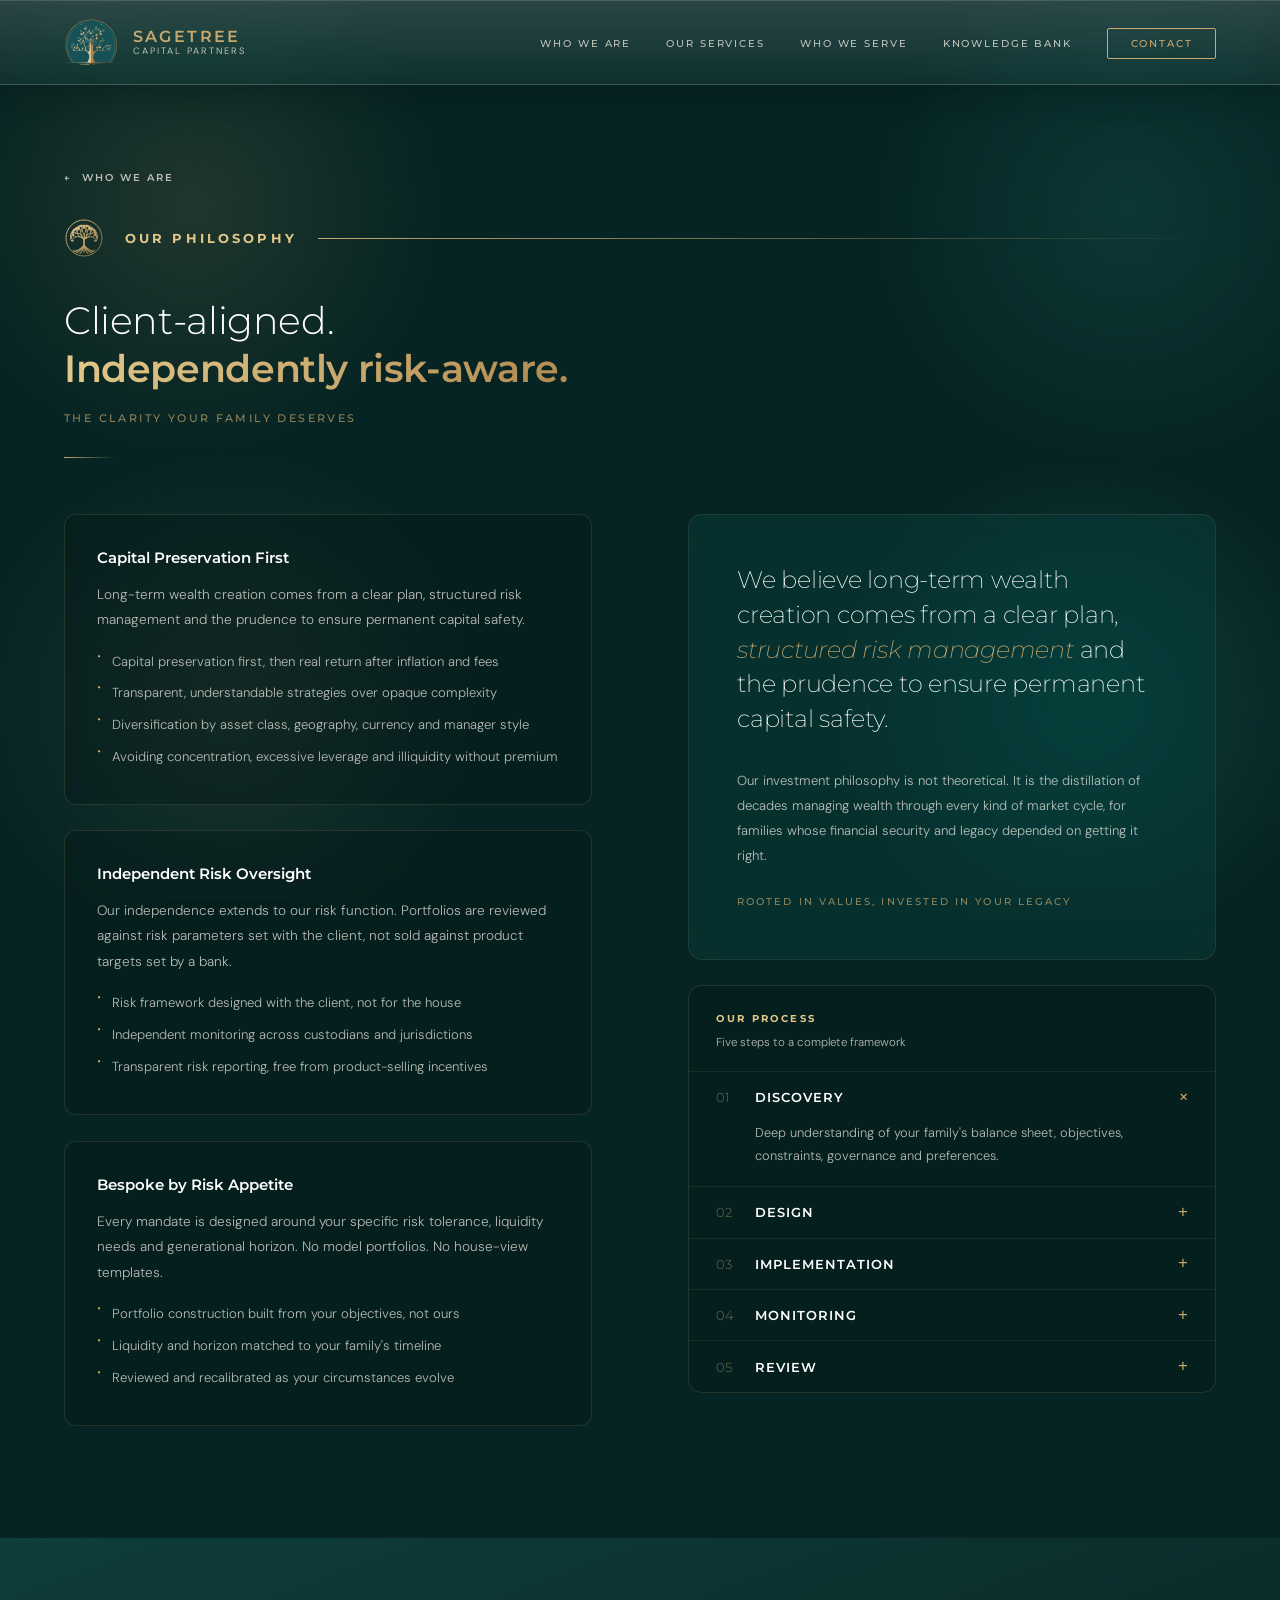
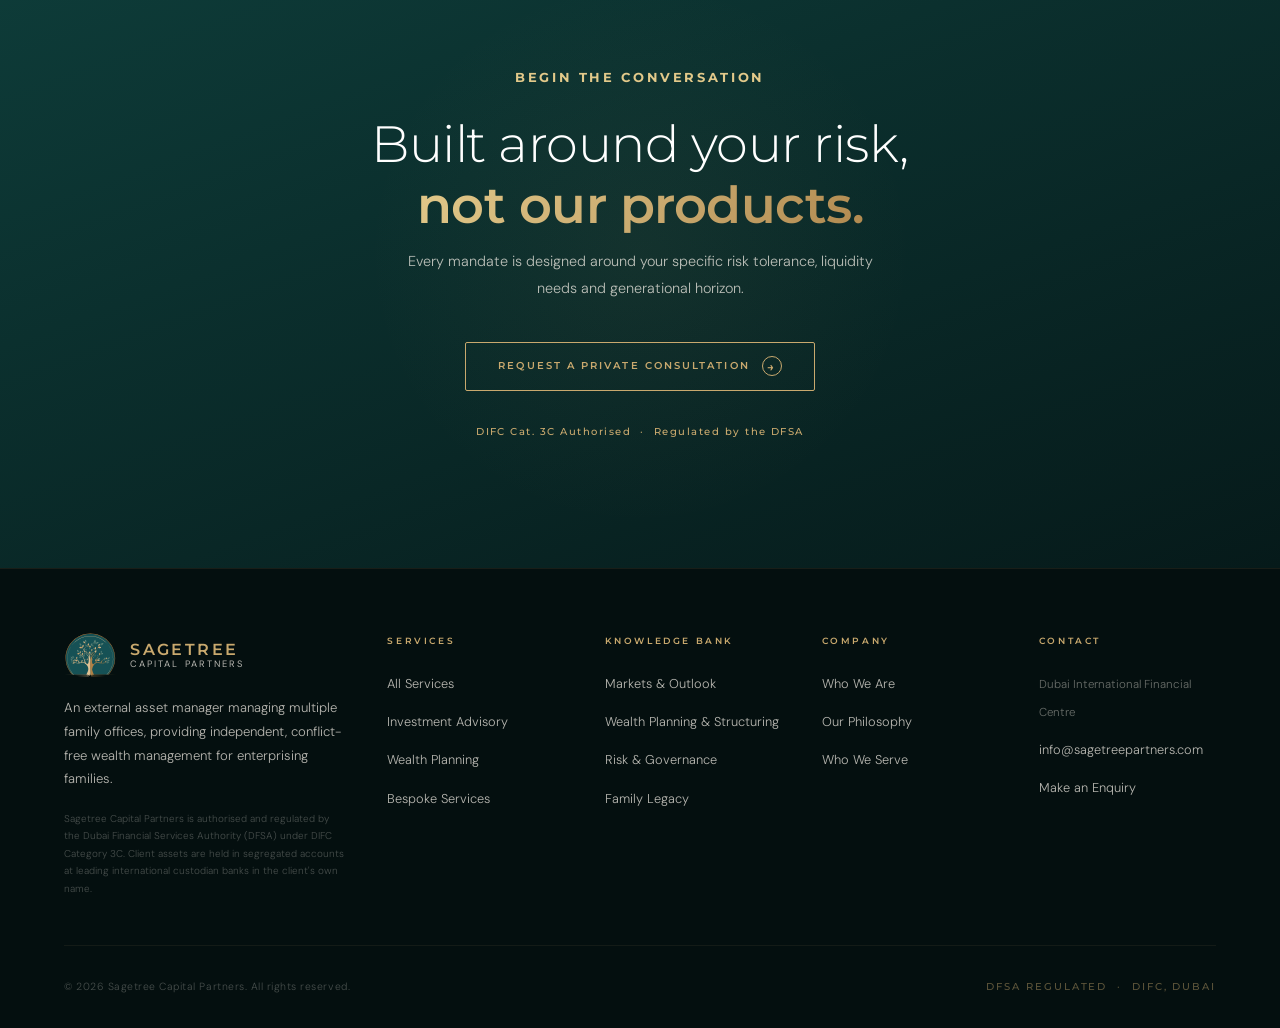
==== commit ad3717f5: "Fix section grounds, hero content tracking and nav ribbon The background flow was broken by a bug in" ====
--- a/our-philosophy.html
+++ b/our-philosophy.html
@@ -57,8 +57,8 @@
     ::-webkit-scrollbar { width: 4px; } ::-webkit-scrollbar-track { background: var(--teal-deep); } ::-webkit-scrollbar-thumb { background: var(--gold); border-radius: 2px; }
 
     /* ── NAV ───────────────────────────────────────── */
-    nav { position: fixed; top: 0; left: 0; right: 0; z-index: 999; display: flex; align-items: center; justify-content: space-between; padding: 1.2rem 4rem; background: linear-gradient(180deg, rgba(14,54,52,0.55) 0%, rgba(8,40,40,0.42) 100%); backdrop-filter: blur(22px) saturate(180%); -webkit-backdrop-filter: blur(22px) saturate(180%); border-bottom: 1px solid rgba(255,255,255,0.09); box-shadow: 0 8px 30px rgba(3,18,18,0.28), inset 0 1px 0 rgba(255,255,255,0.14); transition: padding 0.4s ease, background 0.4s ease, box-shadow 0.4s ease, backdrop-filter 0.4s ease; }
-    nav.scrolled { padding: 0.8rem 4rem; background: linear-gradient(180deg, rgba(12,48,46,0.68) 0%, rgba(7,34,34,0.58) 100%); backdrop-filter: blur(30px) saturate(190%); -webkit-backdrop-filter: blur(30px) saturate(190%); box-shadow: 0 10px 38px rgba(3,18,18,0.40), inset 0 1px 0 rgba(255,255,255,0.16); }
+    nav { position: fixed; top: 0; left: 0; right: 0; z-index: 999; display: flex; align-items: center; justify-content: space-between; padding: 1.2rem 4rem; background: linear-gradient(180deg, rgba(255,255,255,0.16) 0%, rgba(255,255,255,0.05) 100%), linear-gradient(180deg, rgba(6,28,28,0.30) 0%, rgba(6,28,28,0.20) 100%); backdrop-filter: blur(22px) saturate(180%); -webkit-backdrop-filter: blur(22px) saturate(180%); border-bottom: 1px solid rgba(255,255,255,0.09); box-shadow: 0 8px 30px rgba(3,18,18,0.28), inset 0 1px 0 rgba(255,255,255,0.14); transition: padding 0.4s ease, background 0.4s ease, box-shadow 0.4s ease, backdrop-filter 0.4s ease; }
+    nav.scrolled { padding: 0.8rem 4rem; background: linear-gradient(180deg, rgba(255,255,255,0.20) 0%, rgba(255,255,255,0.07) 100%), linear-gradient(180deg, rgba(6,28,28,0.42) 0%, rgba(6,28,28,0.32) 100%); backdrop-filter: blur(30px) saturate(190%); -webkit-backdrop-filter: blur(30px) saturate(190%); box-shadow: 0 10px 38px rgba(3,18,18,0.40), inset 0 1px 0 rgba(255,255,255,0.16); }
     .nav-logo { display: flex; align-items: center; gap: 0.85rem; text-decoration: none; }
     .nav-logo img { height: 46px; width: auto; object-fit: contain; }
     .nav-logo-text { display: flex; flex-direction: column; line-height: 1.15; }
@@ -299,9 +299,6 @@
     .knowledge-title { font-family: var(--heading); font-size: 1.15rem; font-weight: 500; color: var(--white); line-height: 1.3; margin-bottom: 0.8rem; }
     .knowledge-excerpt { font-size: 0.82rem; font-weight: 300; color: var(--muted); line-height: 1.8; margin-bottom: 1.5rem; }
     .knowledge-cta { font-family: var(--heading); font-size: 0.6rem; font-weight: 500; letter-spacing: 0.2em; text-transform: uppercase; color: var(--gold); opacity: 0.65; }
-    .knowledge-pillars { padding: 2rem 0; border-top: 1px solid rgba(201,169,110,0.12); border-bottom: 1px solid rgba(201,169,110,0.12); margin-bottom: 3rem; }
-    .knowledge-pillars-label { font-family: var(--heading); font-size: 0.58rem; font-weight: 600; letter-spacing: 0.3em; text-transform: uppercase; color: var(--gold); margin-bottom: 1.2rem; opacity: 0.7; }
-    .knowledge-pillars-grid { display: grid; grid-template-columns: repeat(4,1fr); gap: 1.5rem; }
     .knowledge-pillar { font-family: var(--heading); font-size: 0.75rem; font-weight: 400; letter-spacing: 0.1em; color: var(--cream); padding: 0.5rem 0; }
     .knowledge-subscribe { display: flex; align-items: center; justify-content: space-between; gap: 2rem; padding: 2rem 0 0; flex-wrap: wrap; }
     .knowledge-subscribe-text { flex: 1; min-width: 260px; }
@@ -440,7 +437,6 @@
       .custody-right[style*="grid-template-columns"] { grid-template-columns: 1fr !important; }
       .knowledge-header { grid-template-columns: 1fr; gap: 1.5rem; }
       .knowledge-featured { grid-template-columns: 1fr; }
-      .knowledge-pillars-grid { grid-template-columns: 1fr 1fr; gap: 1rem; }
       .knowledge-subscribe { flex-direction: column; align-items: flex-start; }
       .policy-grid { grid-template-columns: 1fr; }
       .hero-risk-strip { padding-left: 0; font-size: 0.5rem; letter-spacing: 0.2em; }
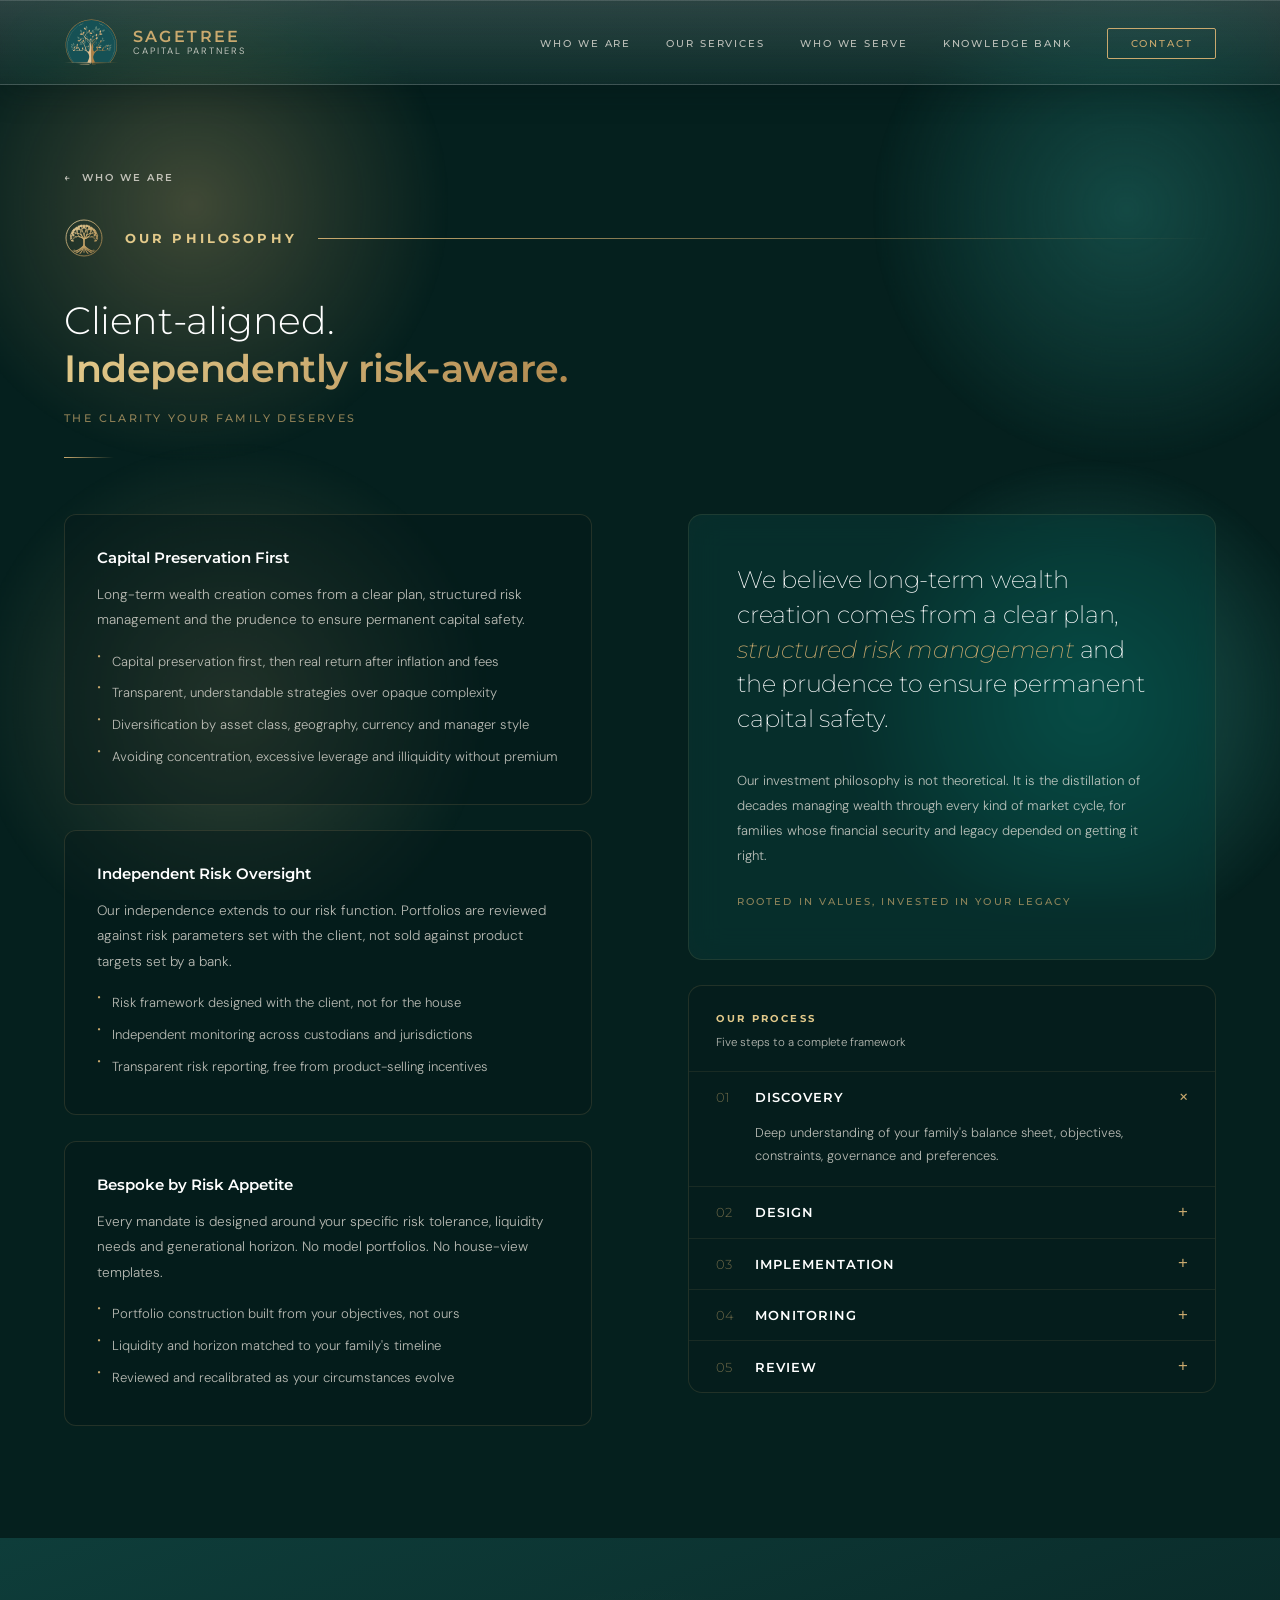
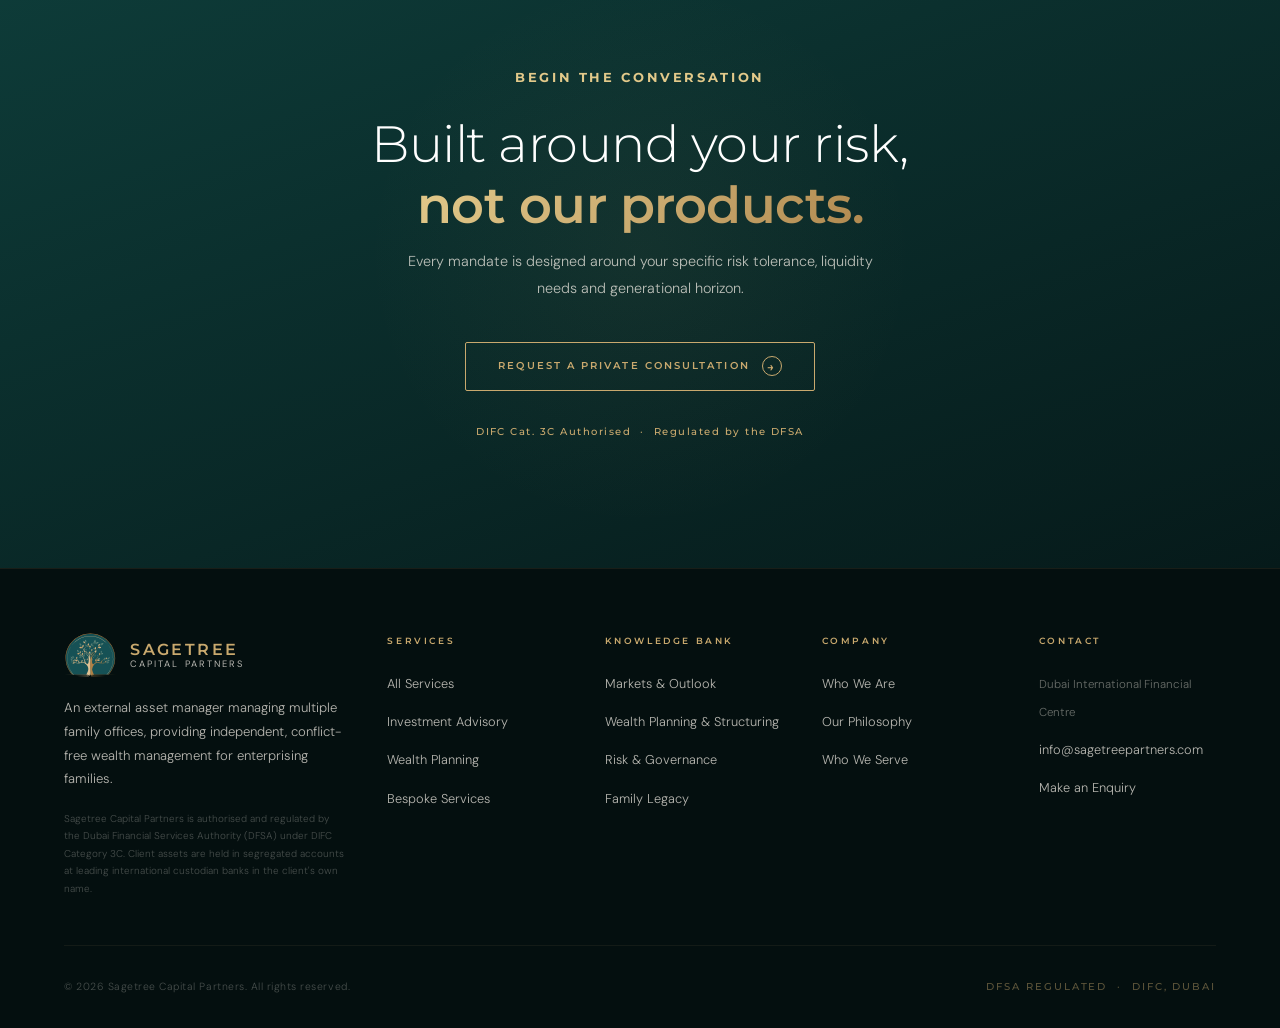
==== commit 6eaca9fe: "Remove section colour banding The page carried an older alternating tint on its sections: who/serve " ====
--- a/our-philosophy.html
+++ b/our-philosophy.html
@@ -133,10 +133,8 @@
     .stat-label { font-family: var(--heading); font-size: 0.62rem; font-weight: 500; letter-spacing: 0.18em; text-transform: uppercase; color: var(--muted); line-height: 1.6; }
 
     /* ── WHO WE ARE ────────────────────────────────── */
-    .who-section { background: rgba(8,40,40,0.55); }
     #serve { scroll-margin-top: 110px; }
     .who-sub { margin-top: 5rem; padding-top: 5rem; border-top: 1px solid rgba(201,169,110,0.10); scroll-margin-top: 100px; }
-    .serve-section { background: rgba(8,40,40,0.55); }
     .serve-grid { display: grid; grid-template-columns: 1fr 1fr; gap: 0 4rem; margin-top: 2.5rem; }
     .who-grid { display: grid; grid-template-columns: 1fr 1fr; gap: 6rem; align-items: start; }
     .who-left { }
@@ -158,7 +156,6 @@
     .who-pull-rule { width: 56px; height: 2px; background: linear-gradient(90deg, var(--gold), transparent); margin-top: 1.8rem; }
 
     /* ── SERVICES ──────────────────────────────────── */
-    .services-section { background: rgba(14,61,58,0.5); }
     .services-header { display: grid; grid-template-columns: 1fr 1fr; gap: 4rem; align-items: end; margin-bottom: 4rem; }
     .services-grid { display: grid; grid-template-columns: repeat(3, 1fr); gap: 1px; background: rgba(201,169,110,0.08); }
     .service-card { background: rgba(8,40,40,0.95); padding: 2.5rem; position: relative; overflow: hidden; transition: background 0.4s; cursor: default; }
@@ -287,7 +284,7 @@
     .mandate-desc { font-size: 0.8rem; font-weight: 300; color: var(--muted); line-height: 1.75; }
 
     /* ── KNOWLEDGE BANK ───────────────────────────── */
-    .knowledge-section { background: rgba(14,61,58,0.5); padding: 7rem 4rem; }
+    .knowledge-section { padding: 7rem 4rem; }
     .knowledge-header { display: grid; grid-template-columns: 1fr 1fr; gap: 4rem; align-items: end; margin-bottom: 4rem; }
     .knowledge-featured { display: grid; grid-template-columns: repeat(3,1fr); gap: 1.5rem; margin-bottom: 4rem; }
     .knowledge-card { padding: 2rem; background: rgba(8,40,40,0.45); backdrop-filter: blur(16px) saturate(150%); -webkit-backdrop-filter: blur(16px) saturate(150%); border: 1px solid rgba(201,169,110,0.15); transition: border-color 0.3s, box-shadow 0.4s, background 0.3s; cursor: pointer; position: relative; overflow: hidden; will-change: transform; }
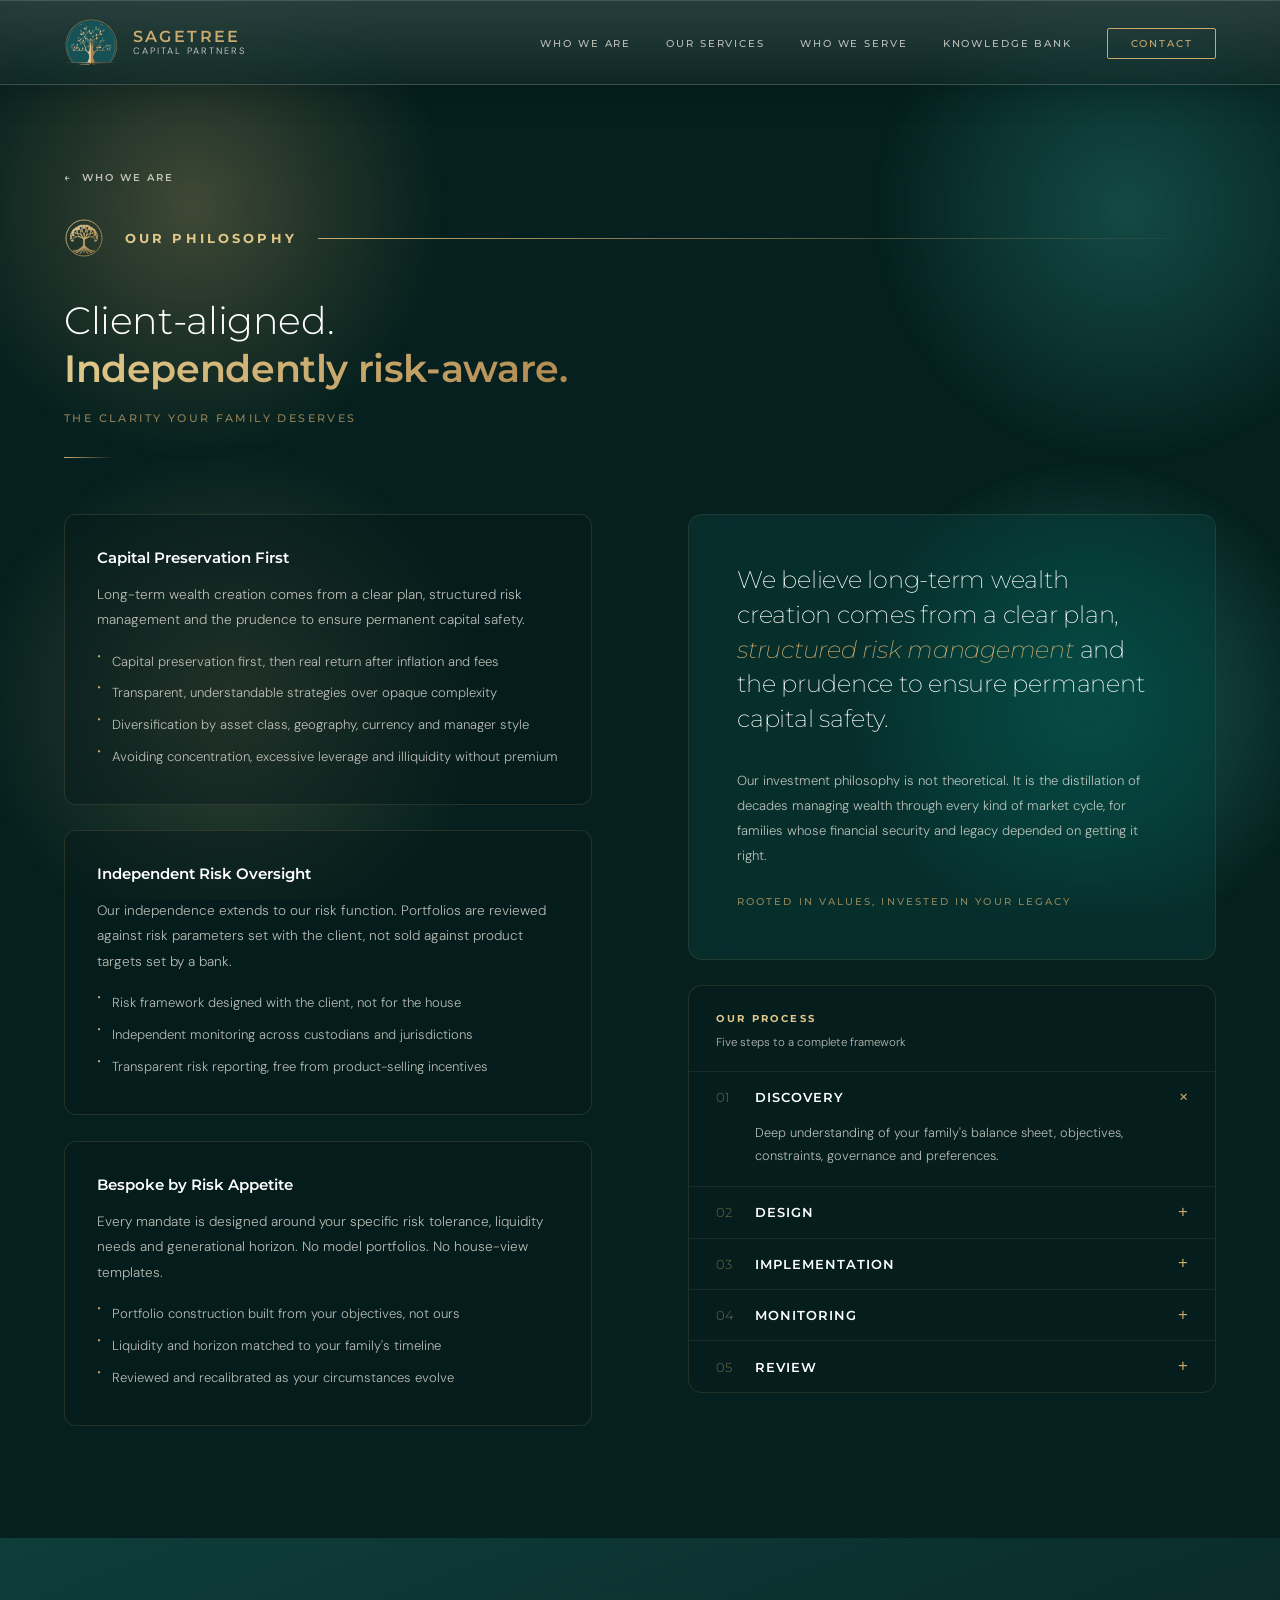
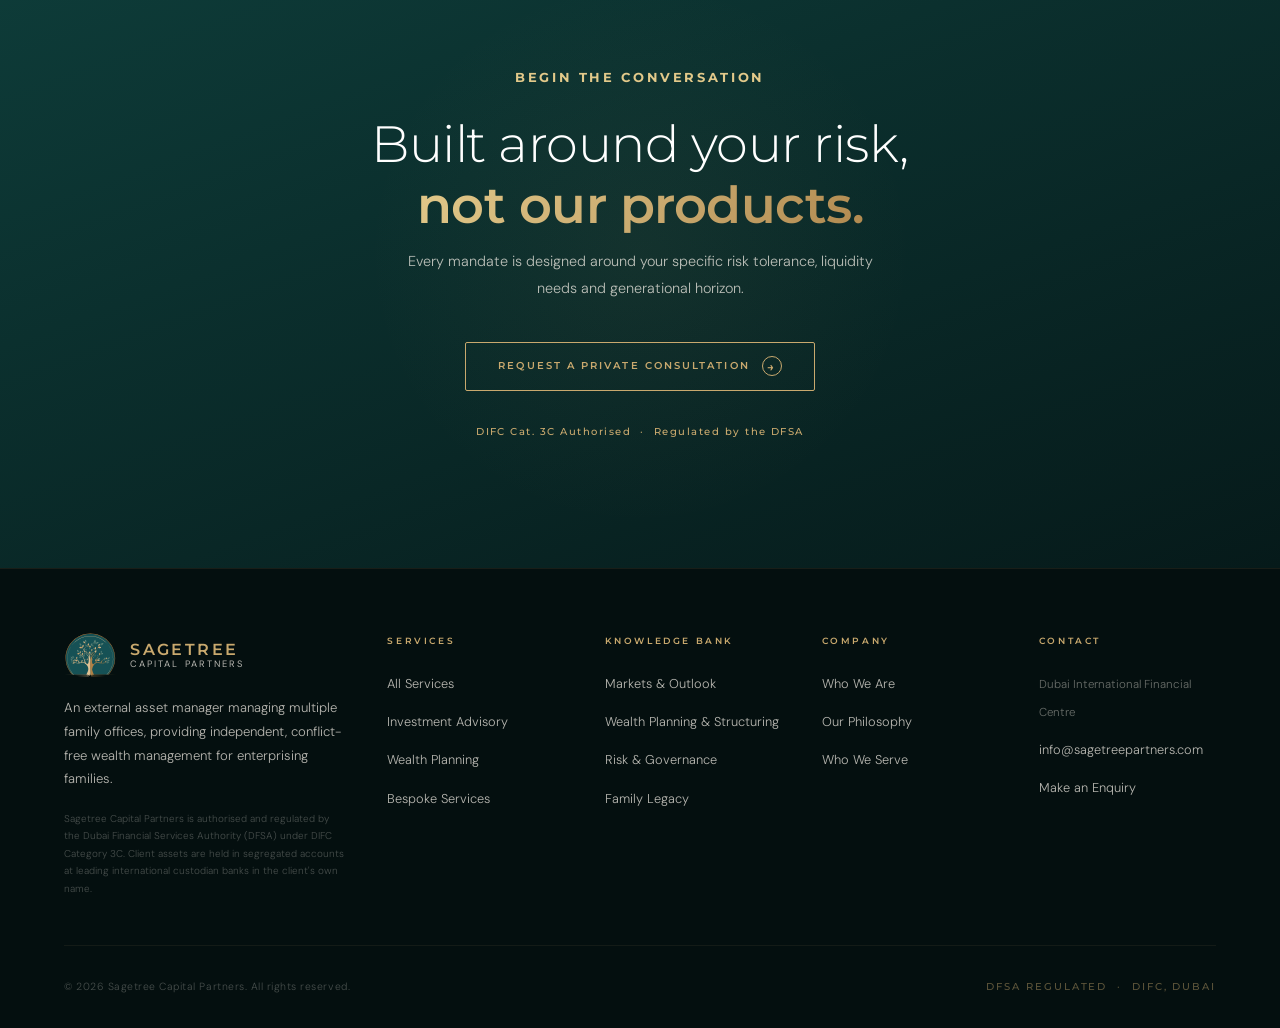
==== commit e3ae8080: "Rebuild the mandate card: long rectangle, corner trunk, auto-cycle, connectors Layout: - The card is" ====
--- a/our-philosophy.html
+++ b/our-philosophy.html
@@ -57,8 +57,8 @@
     ::-webkit-scrollbar { width: 4px; } ::-webkit-scrollbar-track { background: var(--teal-deep); } ::-webkit-scrollbar-thumb { background: var(--gold); border-radius: 2px; }
 
     /* ── NAV ───────────────────────────────────────── */
-    nav { position: fixed; top: 0; left: 0; right: 0; z-index: 999; display: flex; align-items: center; justify-content: space-between; padding: 1.2rem 4rem; background: linear-gradient(180deg, rgba(255,255,255,0.16) 0%, rgba(255,255,255,0.05) 100%), linear-gradient(180deg, rgba(6,28,28,0.30) 0%, rgba(6,28,28,0.20) 100%); backdrop-filter: blur(22px) saturate(180%); -webkit-backdrop-filter: blur(22px) saturate(180%); border-bottom: 1px solid rgba(255,255,255,0.09); box-shadow: 0 8px 30px rgba(3,18,18,0.28), inset 0 1px 0 rgba(255,255,255,0.14); transition: padding 0.4s ease, background 0.4s ease, box-shadow 0.4s ease, backdrop-filter 0.4s ease; }
-    nav.scrolled { padding: 0.8rem 4rem; background: linear-gradient(180deg, rgba(255,255,255,0.20) 0%, rgba(255,255,255,0.07) 100%), linear-gradient(180deg, rgba(6,28,28,0.42) 0%, rgba(6,28,28,0.32) 100%); backdrop-filter: blur(30px) saturate(190%); -webkit-backdrop-filter: blur(30px) saturate(190%); box-shadow: 0 10px 38px rgba(3,18,18,0.40), inset 0 1px 0 rgba(255,255,255,0.16); }
+    nav { position: fixed; top: 0; left: 0; right: 0; z-index: 999; display: flex; align-items: center; justify-content: space-between; padding: 1.2rem 4rem; background: linear-gradient(180deg, rgba(255,255,255,0.14) 0%, rgba(255,255,255,0.04) 100%), linear-gradient(180deg, rgba(6,28,28,0.72) 0%, rgba(6,28,28,0.62) 100%); backdrop-filter: blur(22px) saturate(180%); -webkit-backdrop-filter: blur(22px) saturate(180%); border-bottom: 1px solid rgba(255,255,255,0.09); box-shadow: 0 8px 30px rgba(3,18,18,0.28), inset 0 1px 0 rgba(255,255,255,0.14); transition: padding 0.4s ease, background 0.4s ease, box-shadow 0.4s ease, backdrop-filter 0.4s ease; }
+    nav.scrolled { padding: 0.8rem 4rem; background: linear-gradient(180deg, rgba(255,255,255,0.16) 0%, rgba(255,255,255,0.05) 100%), linear-gradient(180deg, rgba(6,28,28,0.86) 0%, rgba(6,28,28,0.78) 100%); backdrop-filter: blur(30px) saturate(190%); -webkit-backdrop-filter: blur(30px) saturate(190%); box-shadow: 0 10px 38px rgba(3,18,18,0.40), inset 0 1px 0 rgba(255,255,255,0.16); }
     .nav-logo { display: flex; align-items: center; gap: 0.85rem; text-decoration: none; }
     .nav-logo img { height: 46px; width: auto; object-fit: contain; }
     .nav-logo-text { display: flex; flex-direction: column; line-height: 1.15; }
